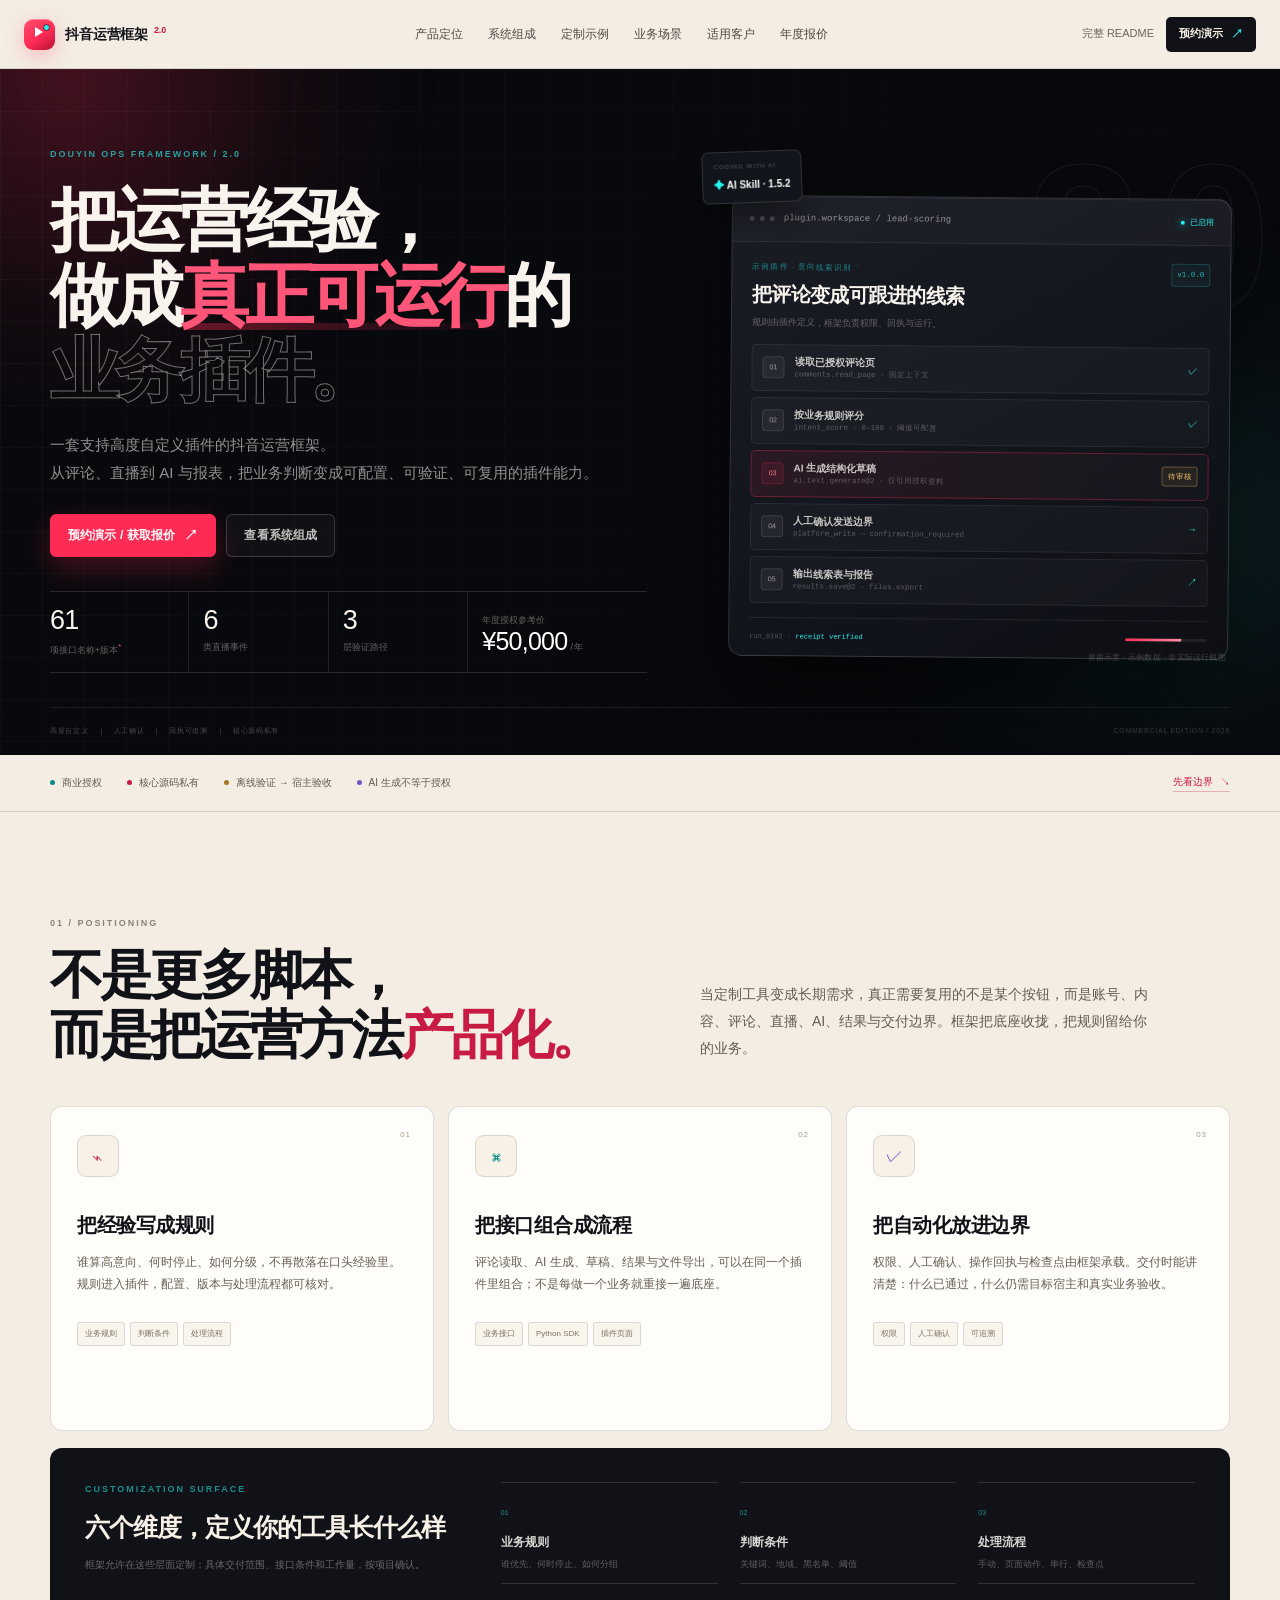
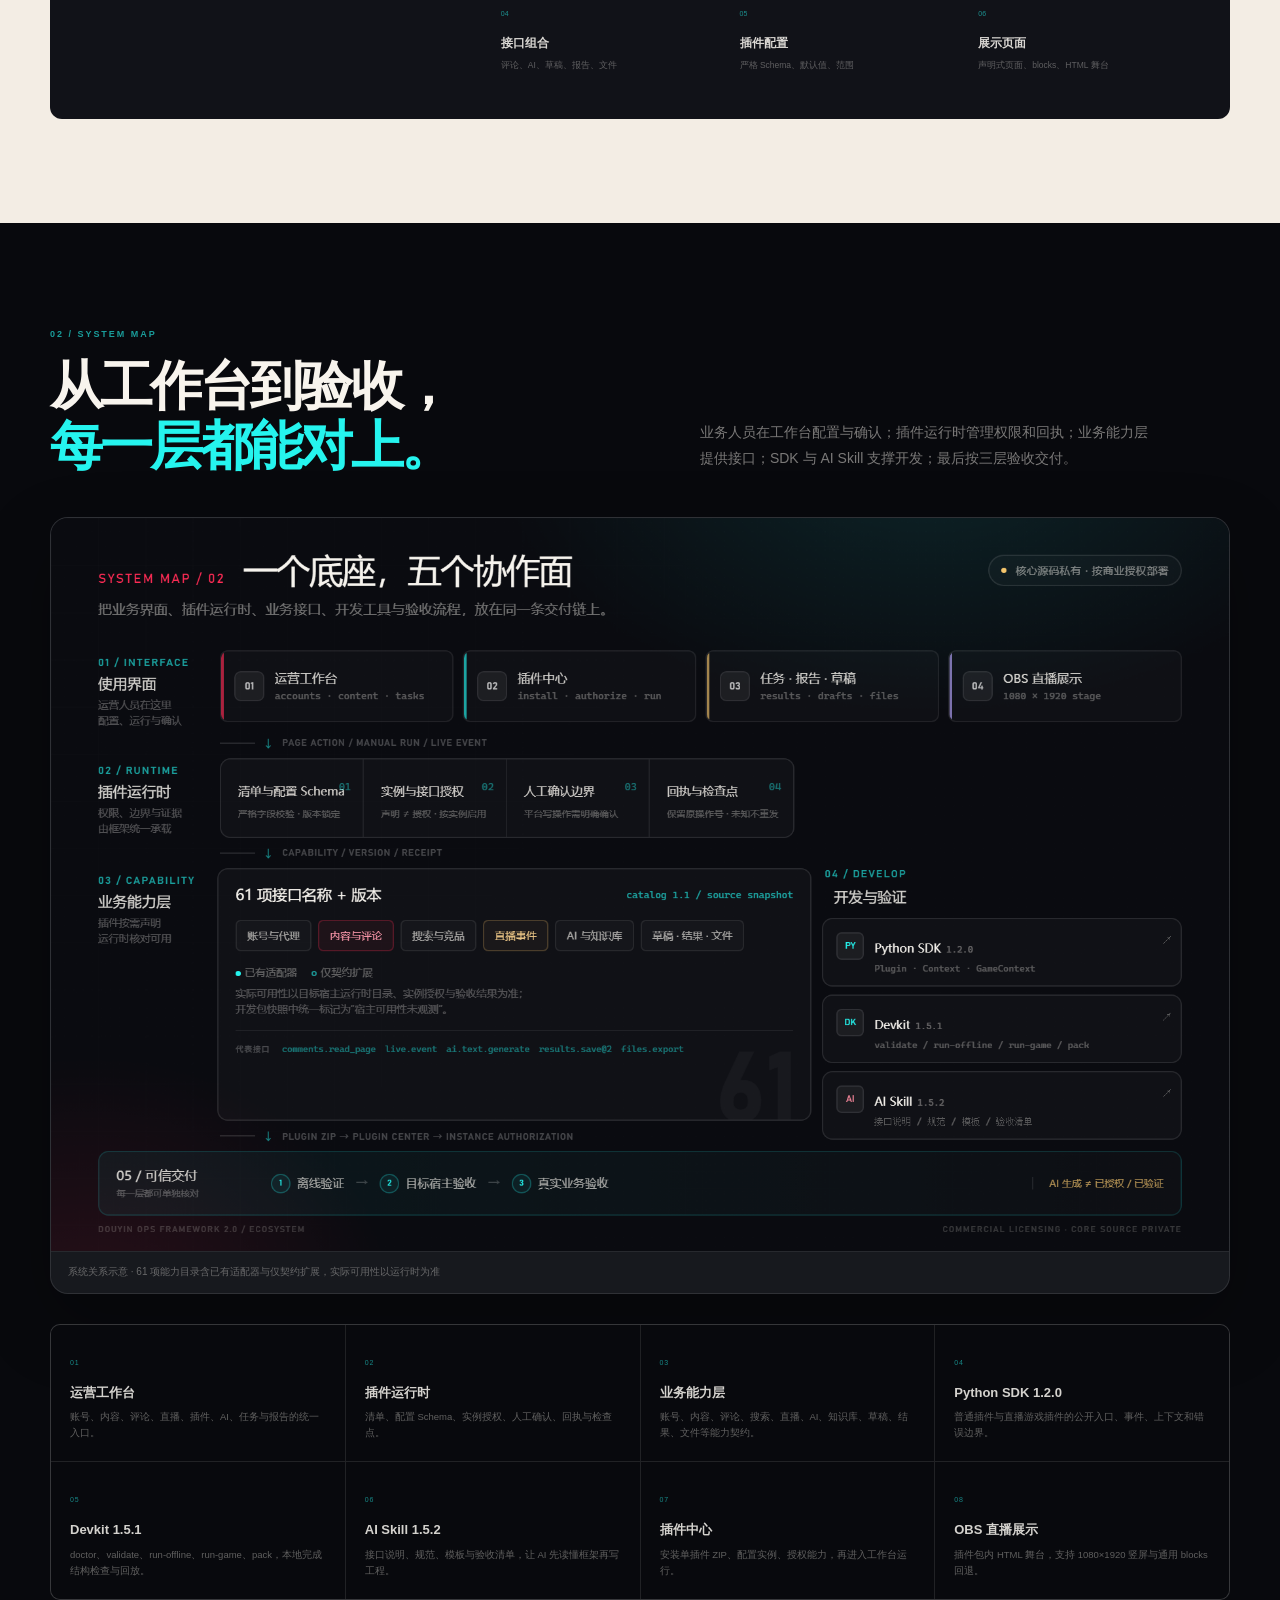
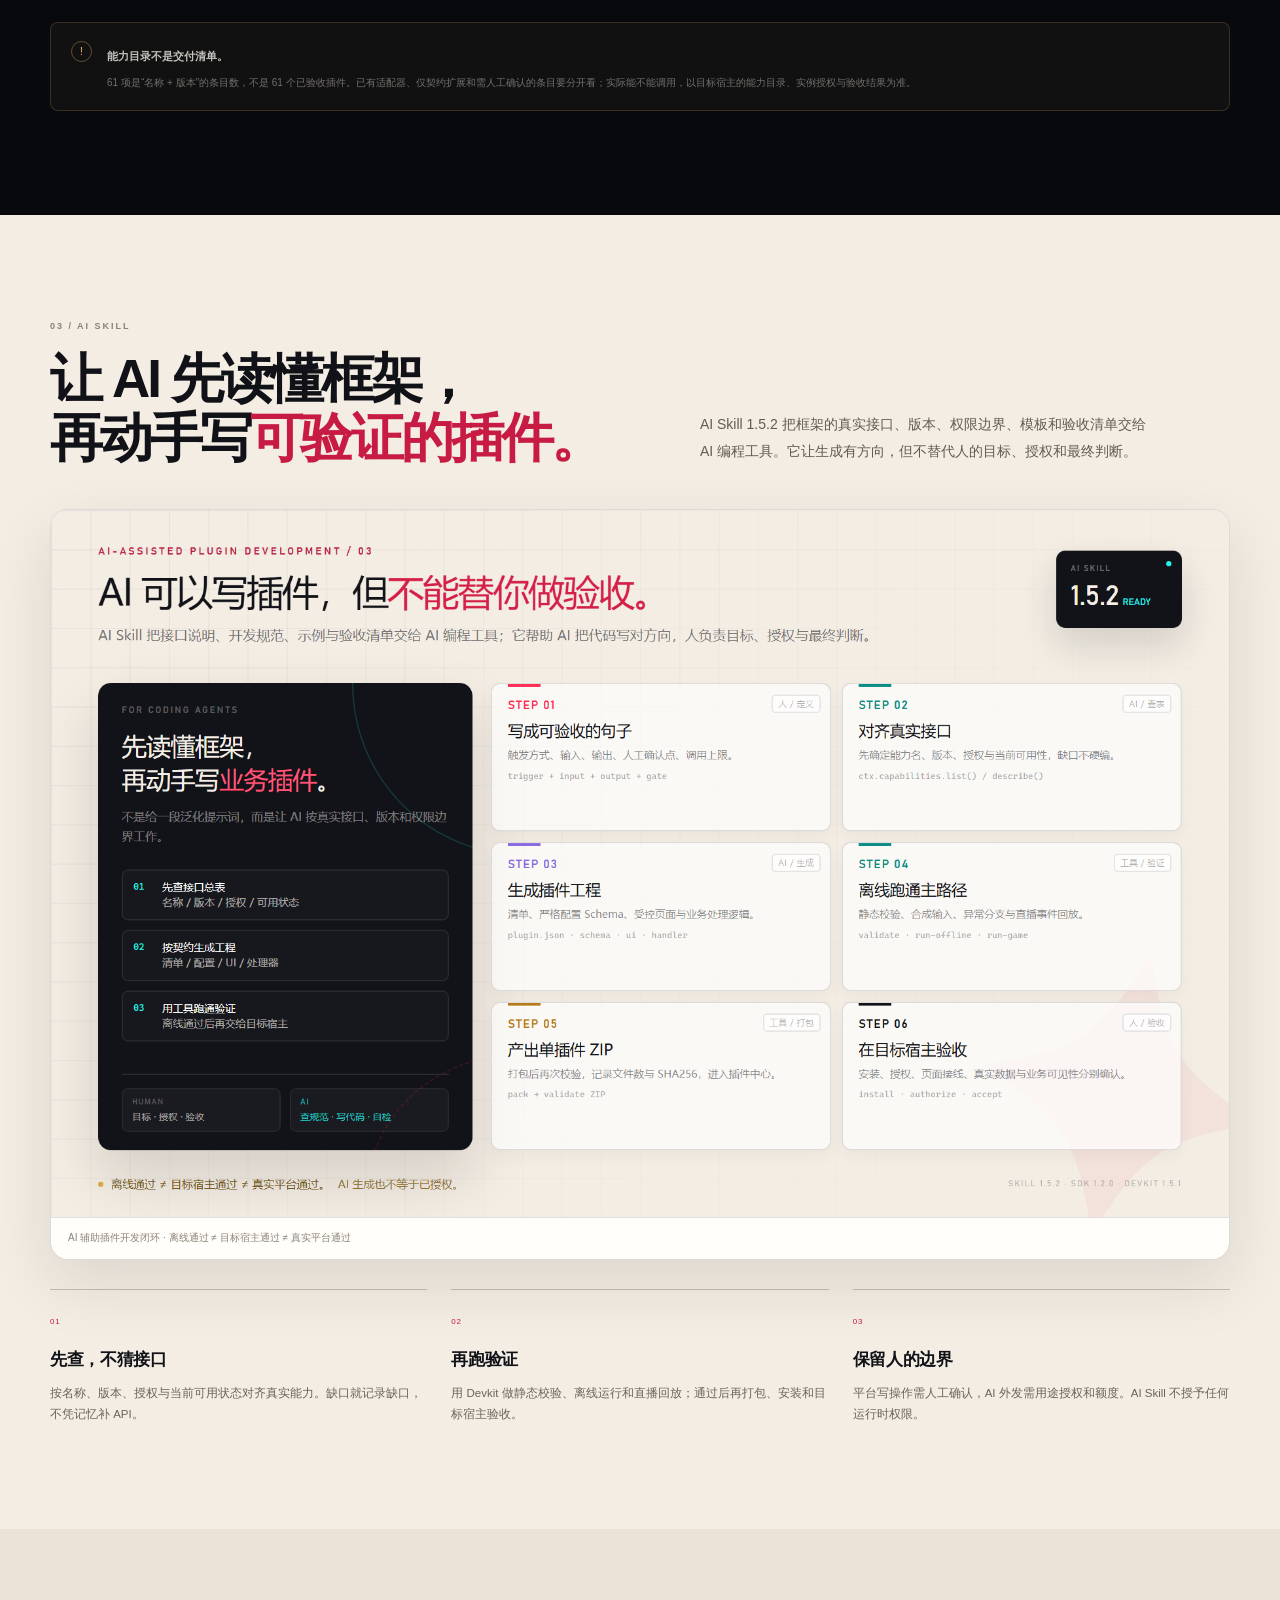
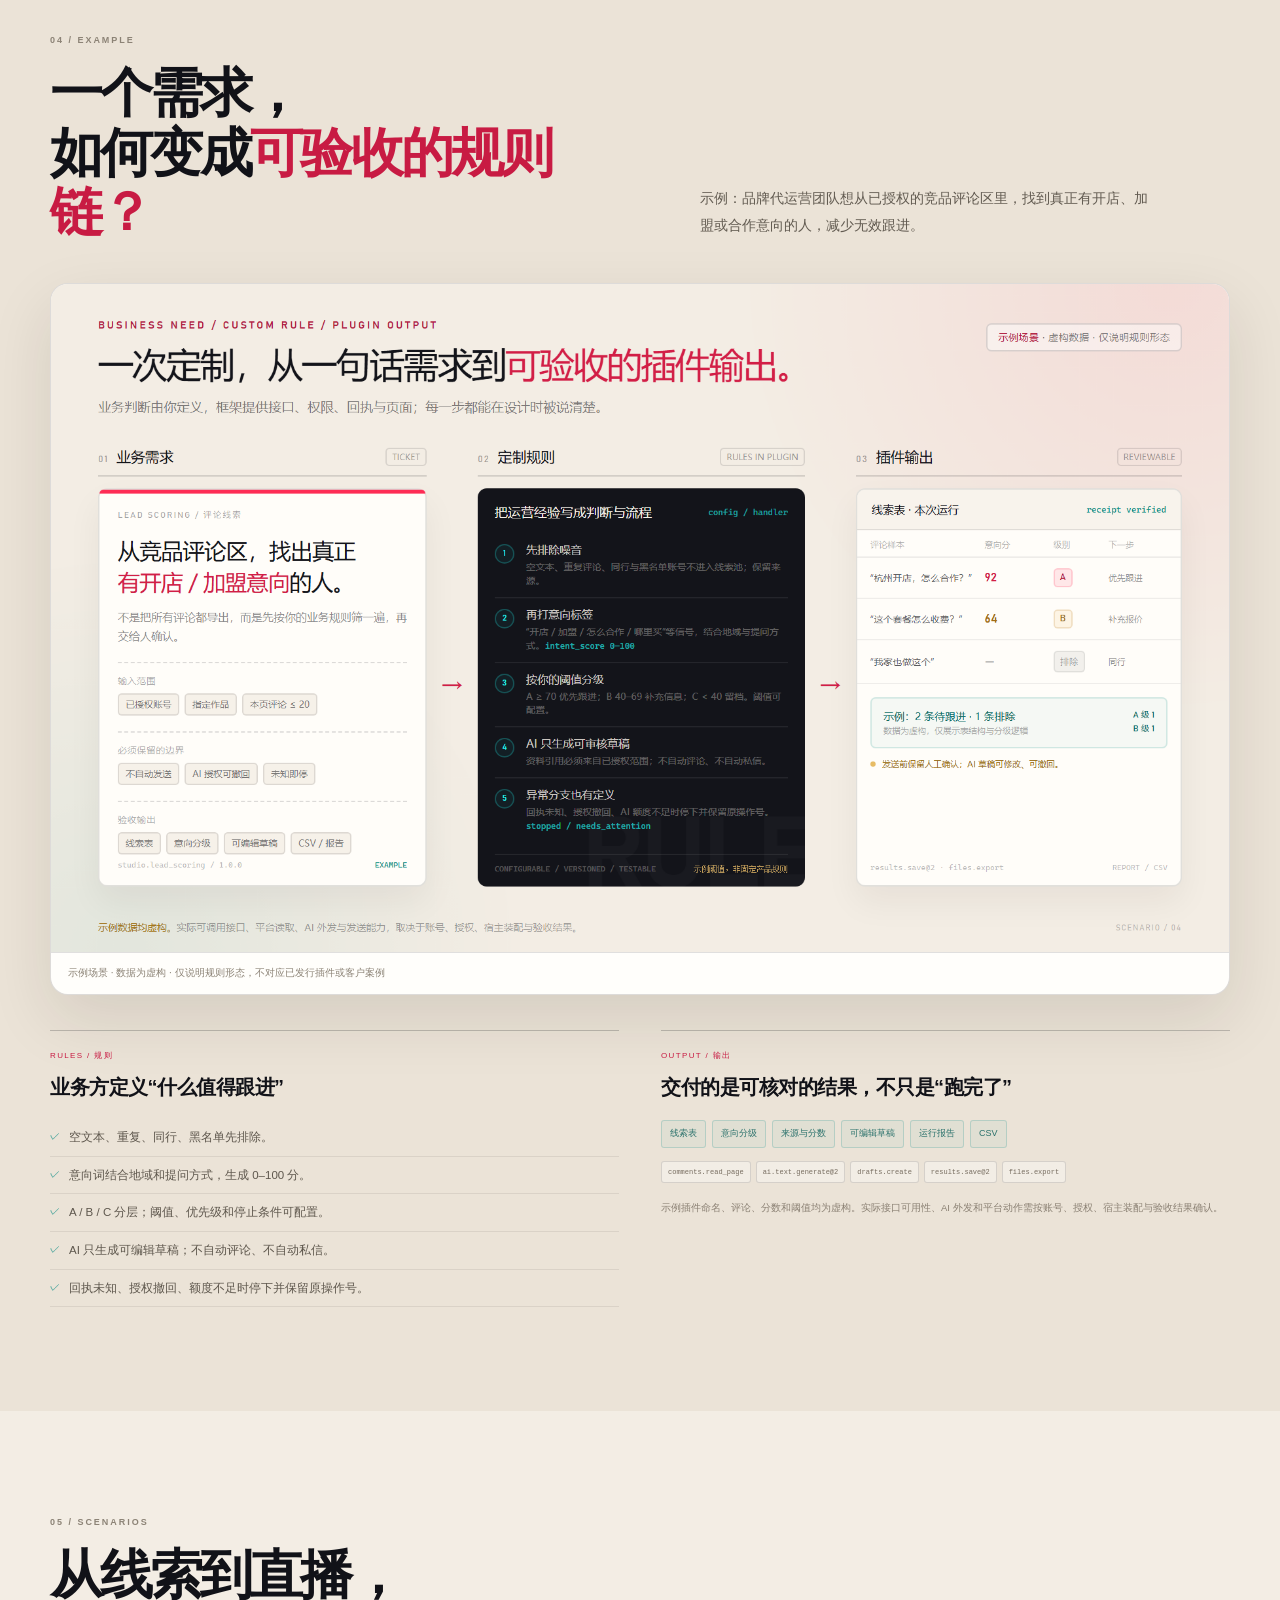
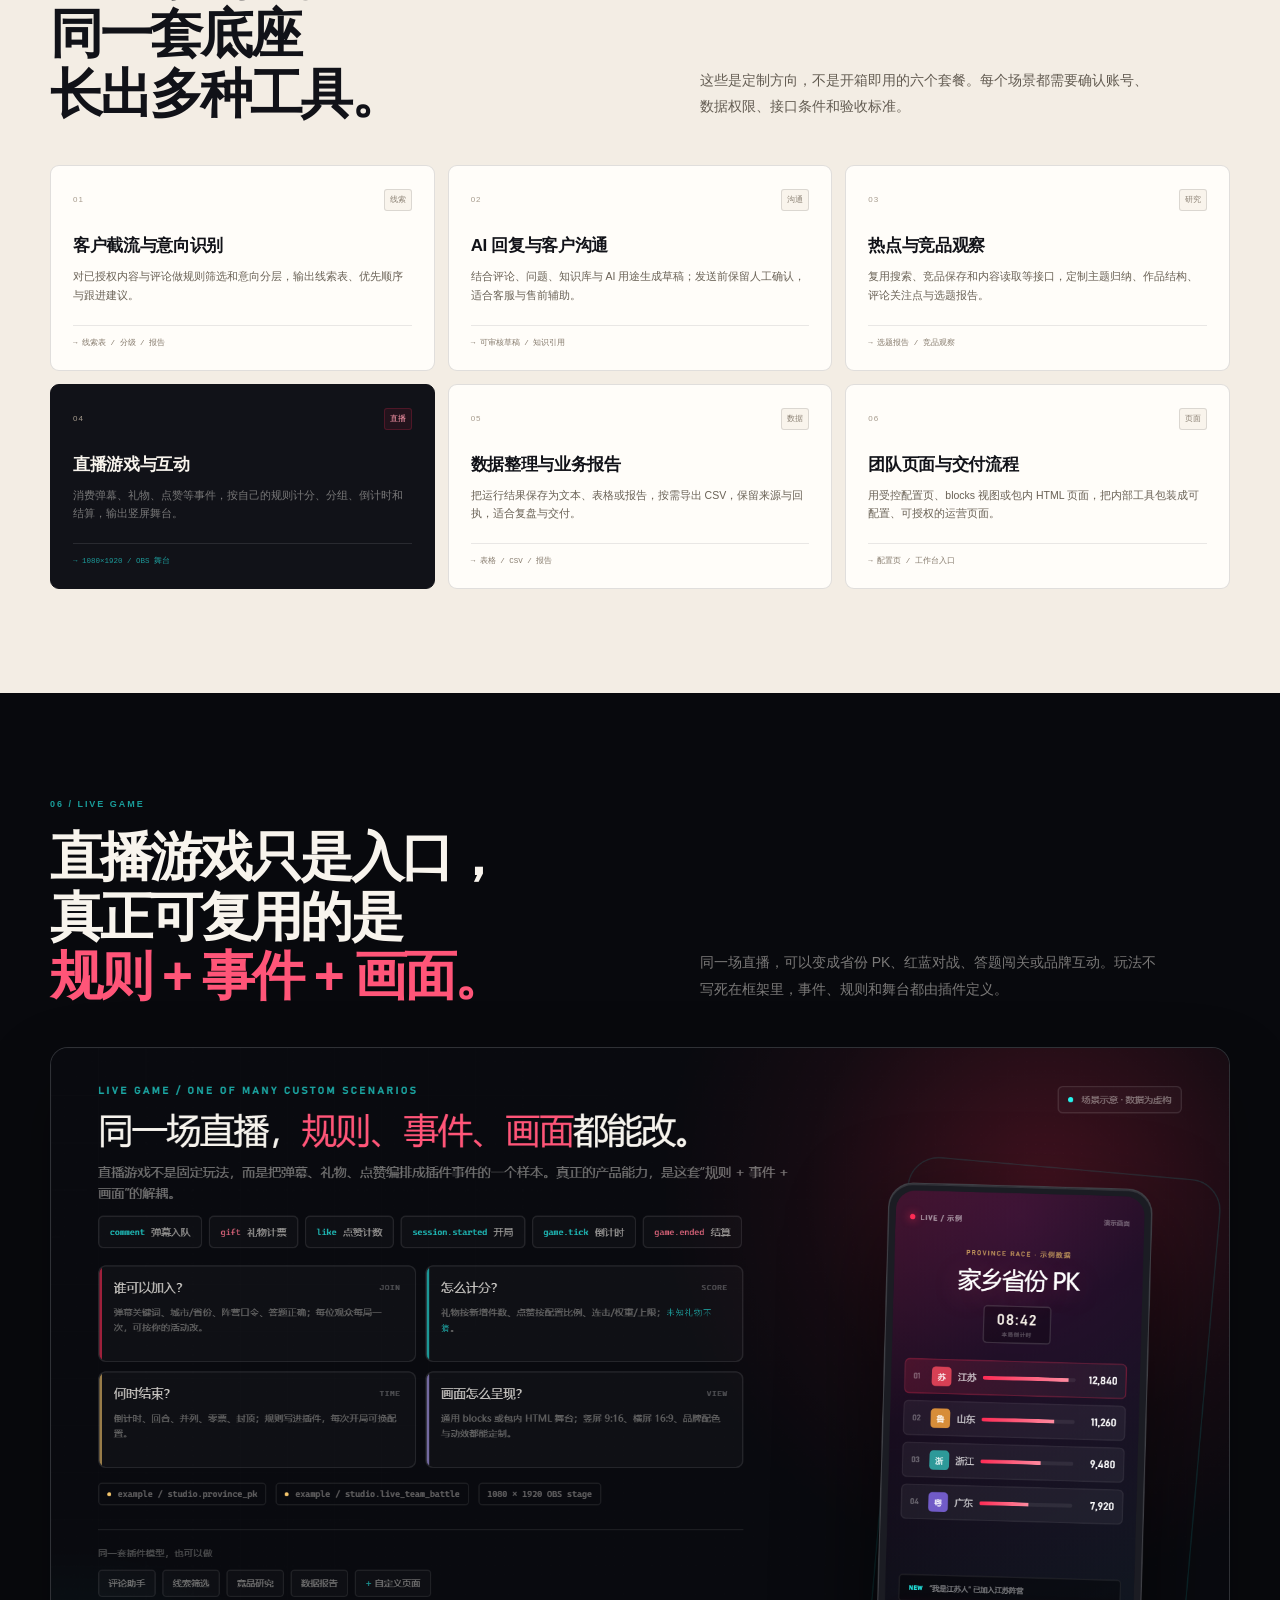
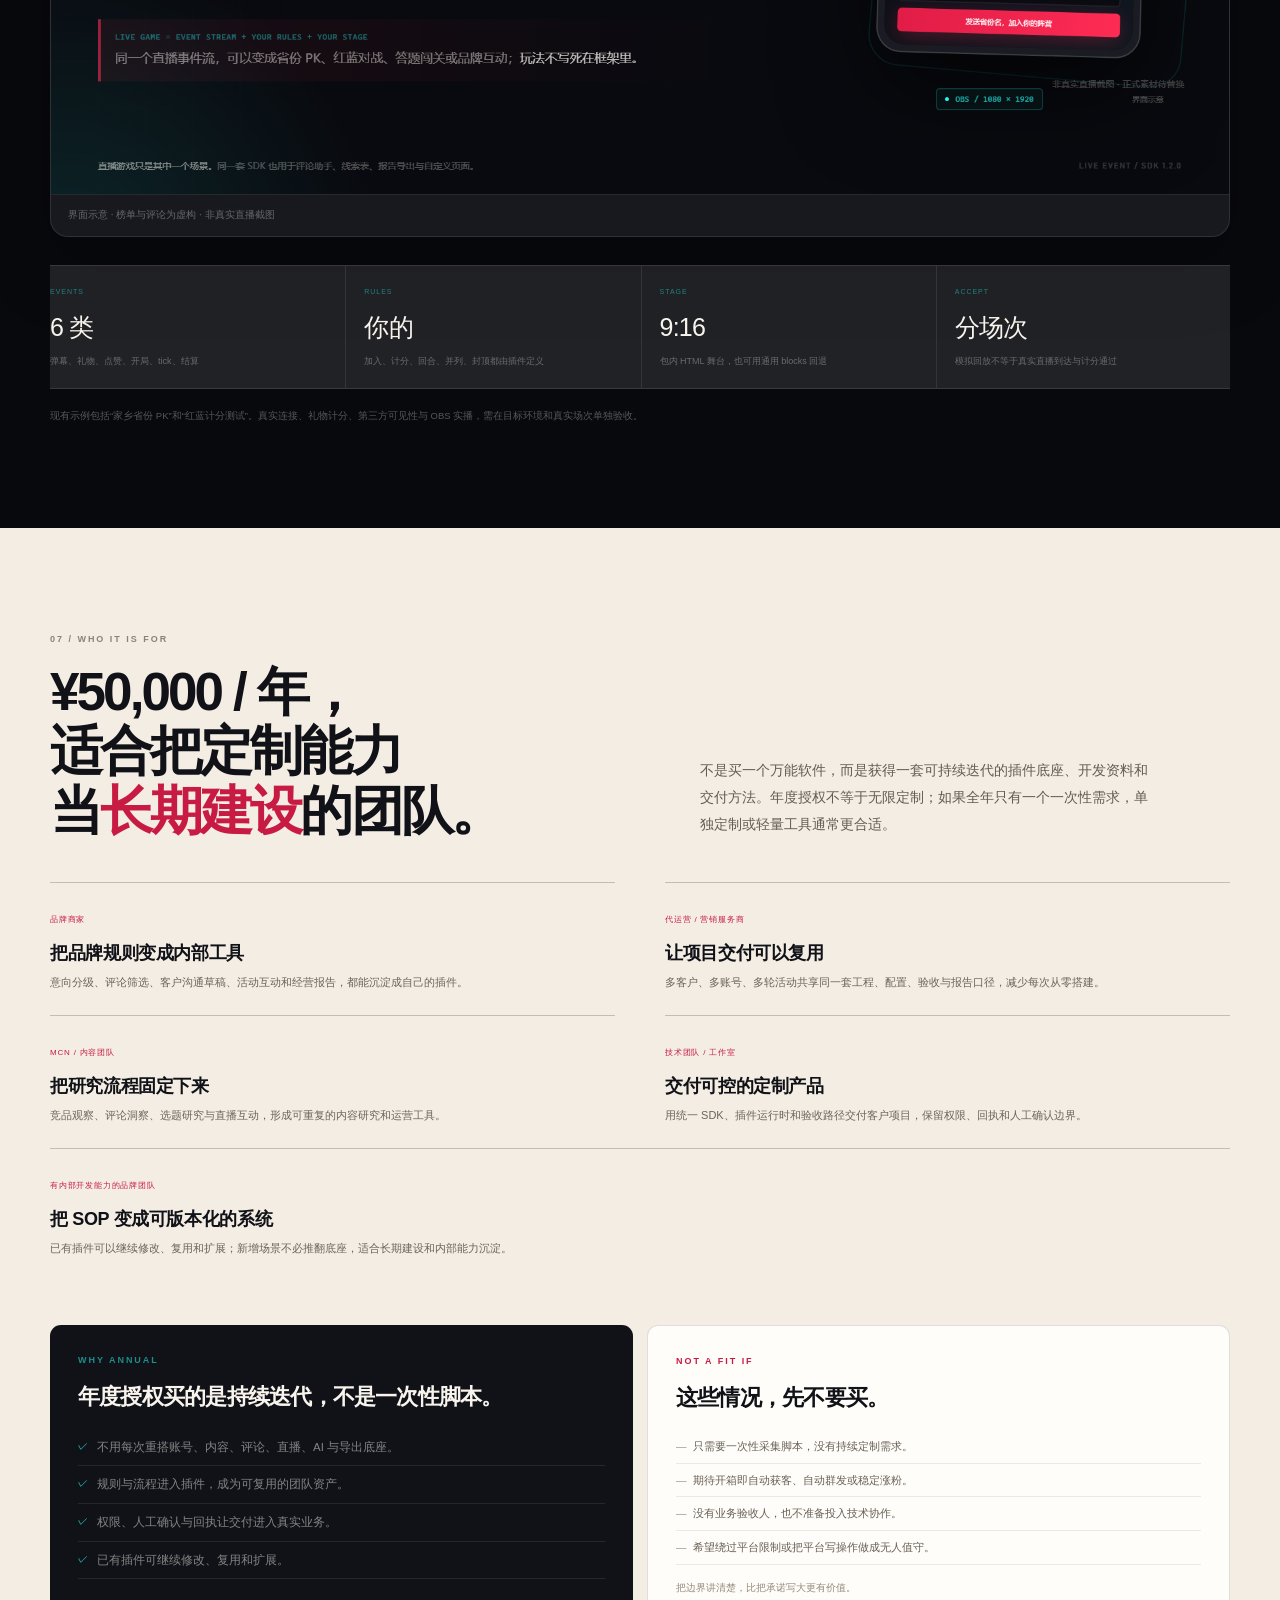
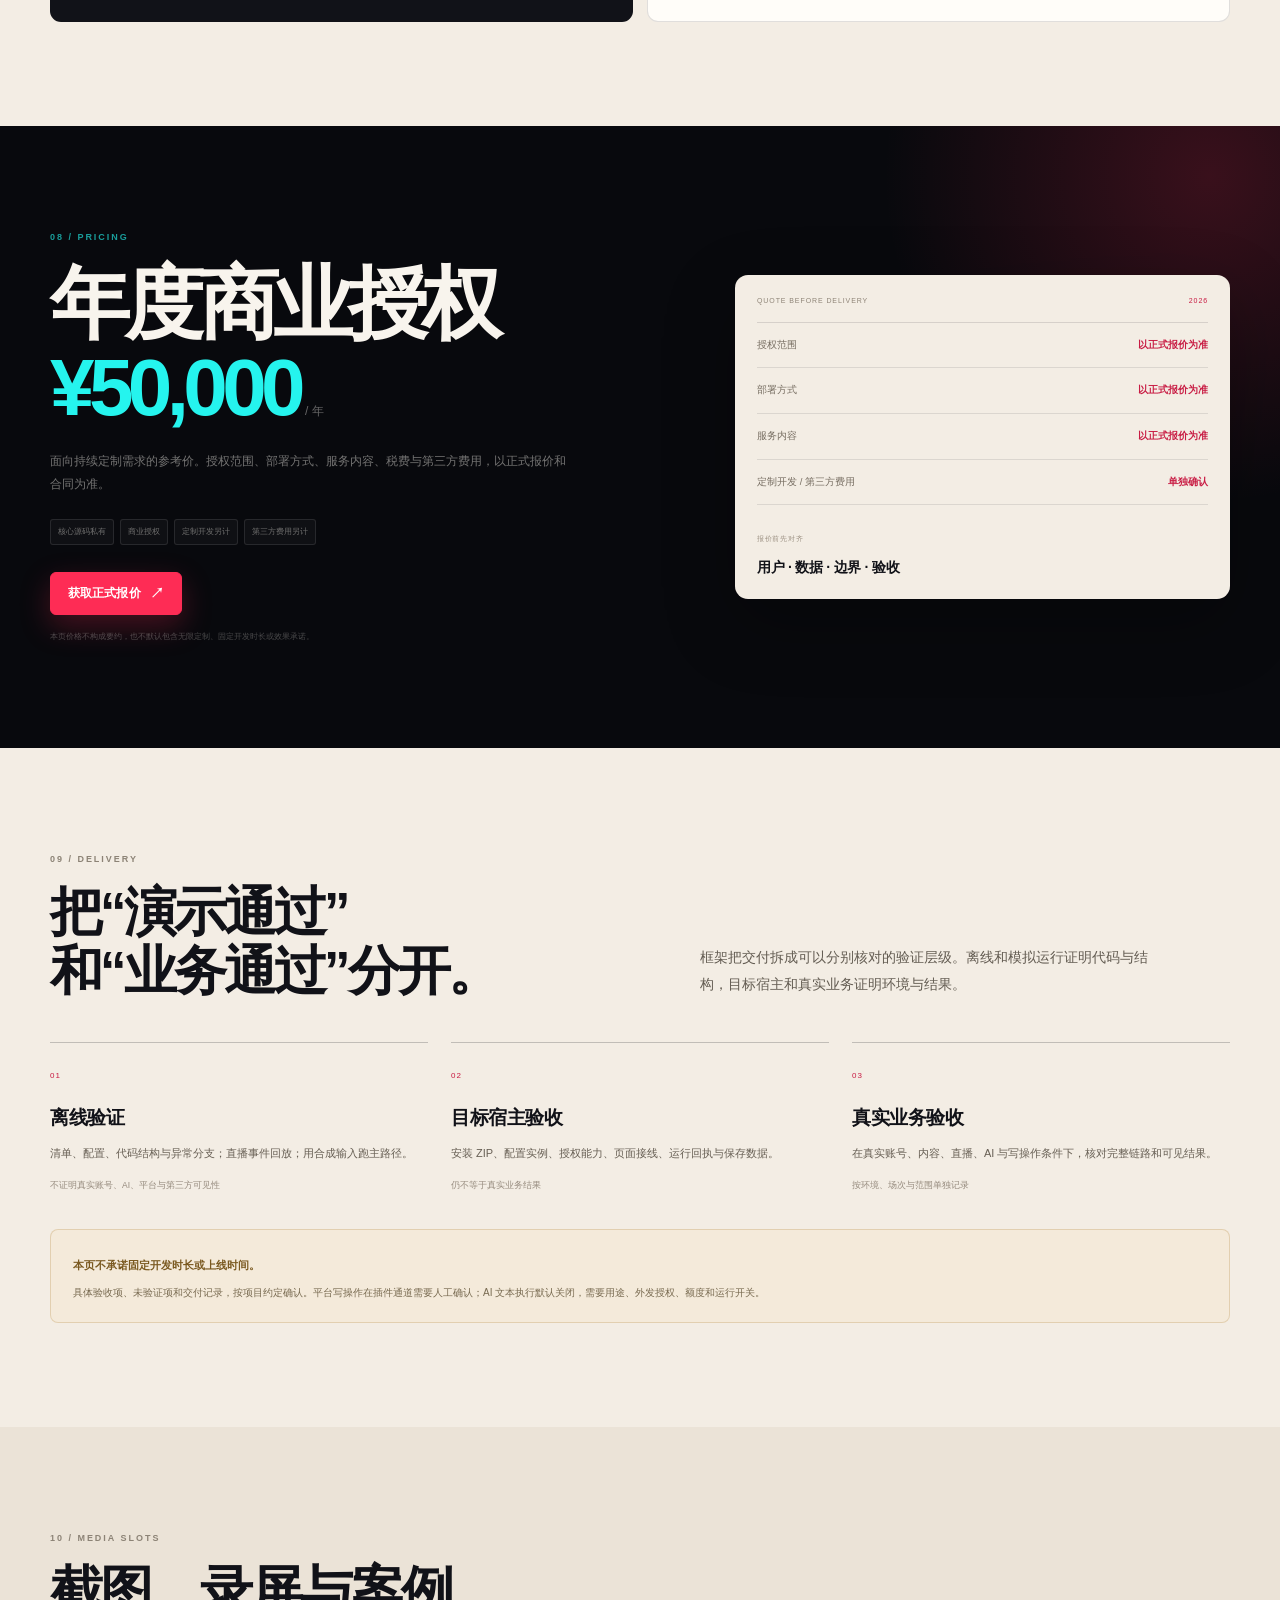
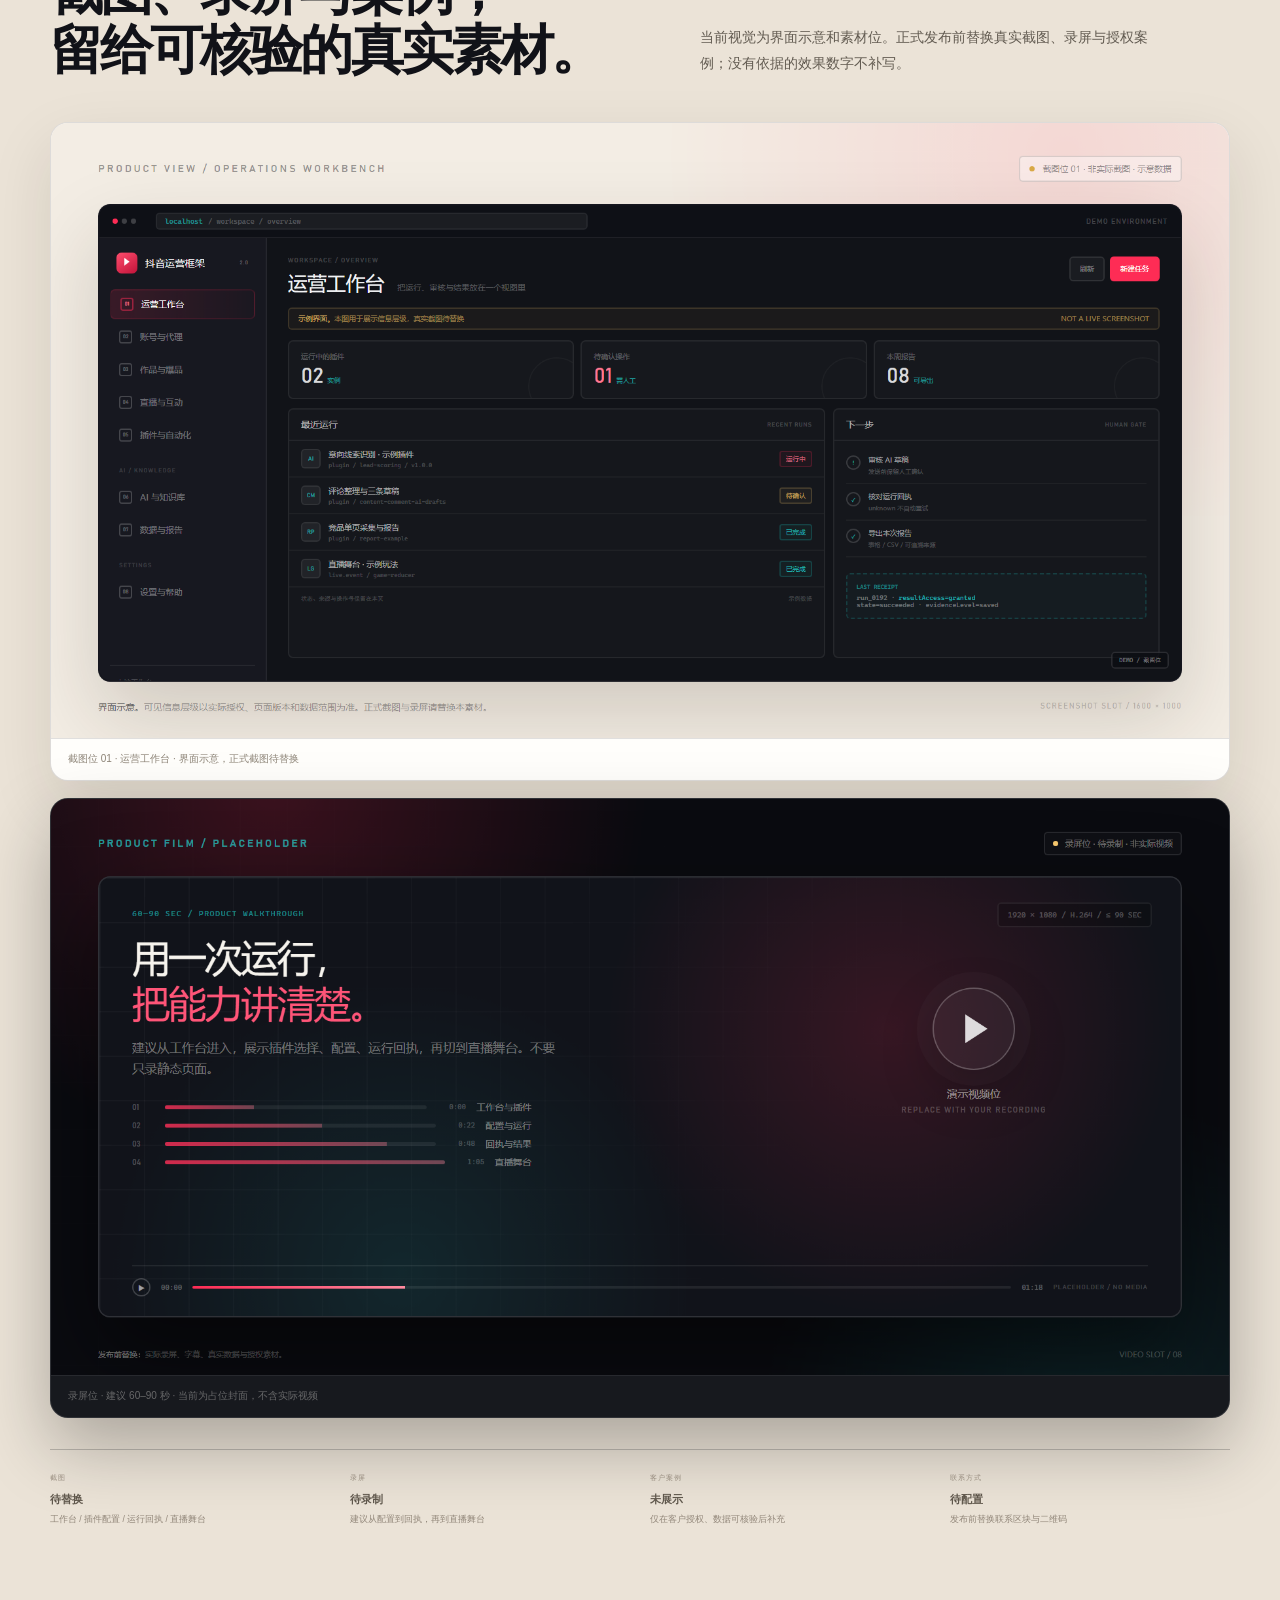
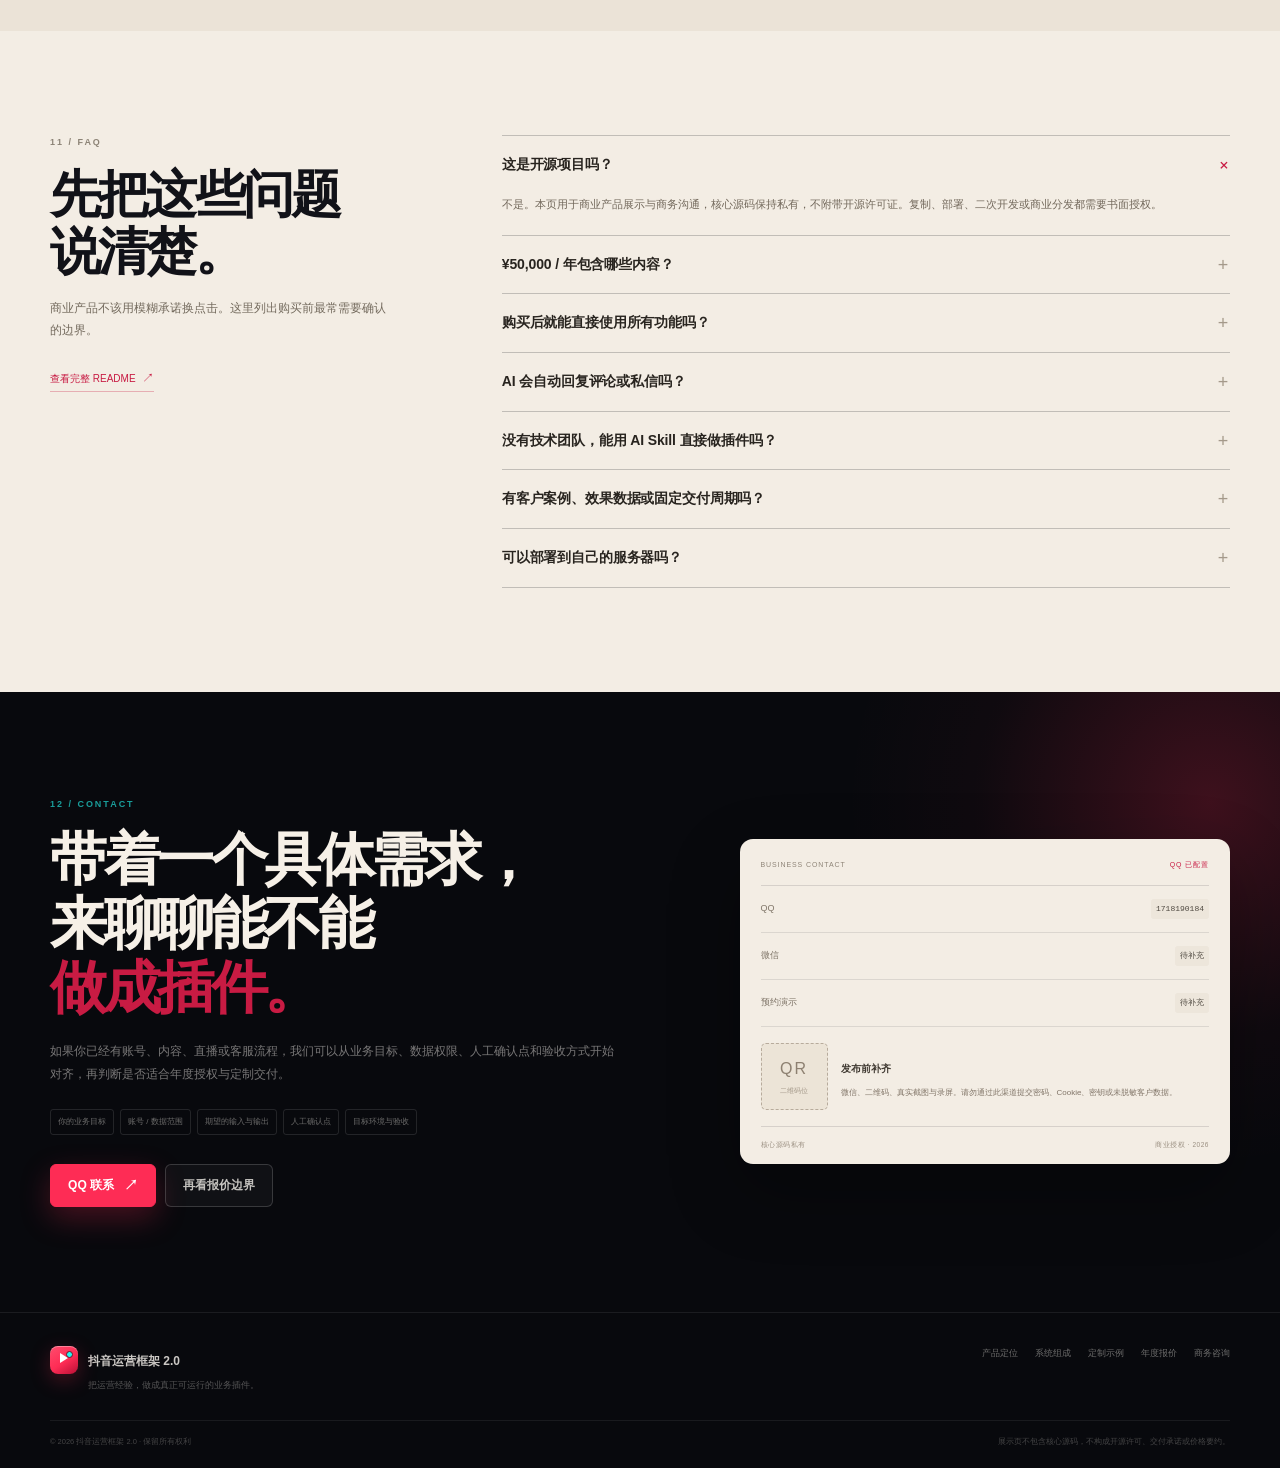
==== preview/index.html @ c5e11a4f "chore: add Douyin Ops Framework 2.0 showcase" ====
<!doctype html>
<html lang="zh-CN">
<head>
<meta charset="utf-8">
<meta name="viewport" content="width=device-width, initial-scale=1">
<meta name="description" content="抖音运营框架 2.0：支持高度自定义插件、丰富业务接口、Python SDK 与 AI Skill 的抖音运营框架。商业授权，核心源码私有，年度参考价 ¥50,000。">
<meta property="og:title" content="抖音运营框架 2.0 · 把运营经验做成业务插件">
<meta property="og:description" content="高度自定义插件 · 丰富业务接口 · Python SDK · AI Skill。商业授权，核心源码私有。">
<meta property="og:image" content="../assets/og-cover.png">
<title>抖音运营框架 2.0 · 把运营经验做成业务插件</title>
<link rel="icon" href="../assets/favicon.svg" type="image/svg+xml">
<link rel="stylesheet" href="styles.css">
</head>
<body>
<a class="skip-link" href="#main">跳到主要内容</a>

<header class="site-header" id="top">
  <div class="nav-shell">
    <a class="brand" href="#top" aria-label="抖音运营框架 2.0 首页">
      <span class="brand-mark" aria-hidden="true"></span>
      <span class="brand-word">抖音运营框架 <b>2.0</b></span>
    </a>
    <nav class="site-nav" id="site-nav" aria-label="主导航">
      <a href="#positioning">产品定位</a>
      <a href="#system">系统组成</a>
      <a href="#example">定制示例</a>
      <a href="#scenarios">业务场景</a>
      <a href="#customers">适用客户</a>
      <a href="#pricing">年度报价</a>
    </nav>
    <div class="nav-actions">
      <a class="nav-ghost" href="../README.md">完整 README</a>
      <a class="nav-cta" href="#contact">预约演示 <span>↗</span></a>
      <button class="menu-toggle" type="button" aria-controls="site-nav" aria-expanded="false" aria-label="打开导航">
        <span></span><span></span>
      </button>
    </div>
  </div>
</header>

<main id="main">
  <section class="hero" aria-labelledby="hero-title">
    <div class="hero-glow hero-glow-a" aria-hidden="true"></div>
    <div class="hero-glow hero-glow-b" aria-hidden="true"></div>
    <div class="hero-grid page-shell">
      <div class="hero-copy">
        <div class="eyebrow light">DOUYIN OPS FRAMEWORK / 2.0</div>
        <h1 id="hero-title">把运营经验，<br>做成<span class="underline">真正可运行</span>的<br><span class="outline">业务插件。</span></h1>
        <p class="hero-lead">一套支持高度自定义插件的抖音运营框架。<br>从评论、直播到 AI 与报表，把业务判断变成可配置、可验证、可复用的插件能力。</p>
        <div class="hero-actions">
          <a class="btn btn-primary" href="#contact">预约演示 / 获取报价 <span>↗</span></a>
          <a class="btn btn-dark-ghost" href="#system">查看系统组成</a>
        </div>
        <div class="hero-kpis">
          <div><b>61</b><span>项接口名称+版本<sup>*</sup></span></div>
          <div><b>6</b><span>类直播事件</span></div>
          <div><b>3</b><span>层验证路径</span></div>
          <div class="hero-price"><span>年度授权参考价</span><b>¥50,000<small>/ 年</small></b></div>
        </div>
      </div>

      <div class="hero-visual" aria-label="插件工作台界面示意">
        <div class="big-20" aria-hidden="true">2.0</div>
        <div class="orbit" aria-hidden="true"></div>
        <div class="console-card">
          <div class="console-top">
            <span class="win-dots" aria-hidden="true"><i></i><i></i><i></i></span>
            <code>plugin.workspace / lead-scoring</code>
            <span class="console-status">已启用</span>
          </div>
          <div class="console-body">
            <div class="console-heading">
              <div>
                <span class="console-kicker">示例插件 · 意向线索识别</span>
                <h2>把评论变成可跟进的线索</h2>
              </div>
              <span class="version">v1.0.0</span>
            </div>
            <p class="console-note">规则由插件定义，框架负责权限、回执与运行。</p>
            <div class="flow-list">
              <div class="flow-item done"><span class="flow-no">01</span><span><b>读取已授权评论页</b><small>comments.read_page · 固定上下文</small></span><em>✓</em></div>
              <div class="flow-item done"><span class="flow-no">02</span><span><b>按业务规则评分</b><small>intent_score · 0–100 · 阈值可配置</small></span><em>✓</em></div>
              <div class="flow-item active"><span class="flow-no">03</span><span><b>AI 生成结构化草稿</b><small>ai.text.generate@2 · 仅引用授权资料</small></span><i class="wait">待审核</i></div>
              <div class="flow-item"><span class="flow-no">04</span><span><b>人工确认发送边界</b><small>platform_write → confirmation_required</small></span><em>→</em></div>
              <div class="flow-item"><span class="flow-no">05</span><span><b>输出线索表与报告</b><small>results.save@2 · files.export</small></span><em>↗</em></div>
            </div>
          </div>
          <div class="console-foot"><span>run_0192 · <b>receipt verified</b></span><span class="mini-progress"><i></i></span></div>
        </div>
        <div class="ai-float"><span>CODING WITH AI</span><b>✦ AI Skill · 1.5.2</b></div>
        <div class="visual-caption">界面示意 · 示例数据 · 非实际运行截图</div>
      </div>
    </div>
    <div class="hero-bottom page-shell">
      <span>高度自定义</span><i></i><span>人工确认</span><i></i><span>回执可追溯</span><i></i><span>核心源码私有</span>
      <span class="hero-bottom-right">COMMERCIAL EDITION / 2026</span>
    </div>
  </section>

  <div class="trust-strip">
    <div class="page-shell trust-inner">
      <span><i class="dot mint"></i>商业授权</span>
      <span><i class="dot pink"></i>核心源码私有</span>
      <span><i class="dot amber"></i>离线验证 → 宿主验收</span>
      <span><i class="dot lavender"></i>AI 生成不等于授权</span>
      <a href="#faq">先看边界 <span>↘</span></a>
    </div>
  </div>

  <section class="section" id="positioning">
    <div class="page-shell">
      <div class="section-head split-head">
        <div>
          <div class="eyebrow">01 / POSITIONING</div>
          <h2>不是更多脚本，<br>而是把运营方法<span class="pink">产品化。</span></h2>
        </div>
        <p class="section-lead">当定制工具变成长期需求，真正需要复用的不是某个按钮，而是账号、内容、评论、直播、AI、结果与交付边界。框架把底座收拢，把规则留给你的业务。</p>
      </div>

      <div class="value-grid">
        <article class="value-card">
          <span class="card-index">01</span>
          <div class="card-icon icon-rule" aria-hidden="true">⌁</div>
          <h3>把经验写成规则</h3>
          <p>谁算高意向、何时停止、如何分级，不再散落在口头经验里。规则进入插件，配置、版本与处理流程都可核对。</p>
          <div class="card-tags"><span>业务规则</span><span>判断条件</span><span>处理流程</span></div>
        </article>
        <article class="value-card">
          <span class="card-index">02</span>
          <div class="card-icon icon-interface" aria-hidden="true">⌘</div>
          <h3>把接口组合成流程</h3>
          <p>评论读取、AI 生成、草稿、结果与文件导出，可以在同一个插件里组合；不是每做一个业务就重接一遍底座。</p>
          <div class="card-tags"><span>业务接口</span><span>Python SDK</span><span>插件页面</span></div>
        </article>
        <article class="value-card">
          <span class="card-index">03</span>
          <div class="card-icon icon-check" aria-hidden="true">✓</div>
          <h3>把自动化放进边界</h3>
          <p>权限、人工确认、操作回执与检查点由框架承载。交付时能讲清楚：什么已通过，什么仍需目标宿主和真实业务验收。</p>
          <div class="card-tags"><span>权限</span><span>人工确认</span><span>可追溯</span></div>
        </article>
      </div>

      <div class="customization-band">
        <div class="band-title">
          <div class="eyebrow">CUSTOMIZATION SURFACE</div>
          <h3>六个维度，定义你的工具长什么样</h3>
          <p>框架允许在这些层面定制；具体交付范围、接口条件和工作量，按项目确认。</p>
        </div>
        <div class="custom-grid">
          <div><span>01</span><b>业务规则</b><small>谁优先、何时停止、如何分组</small></div>
          <div><span>02</span><b>判断条件</b><small>关键词、地域、黑名单、阈值</small></div>
          <div><span>03</span><b>处理流程</b><small>手动、页面动作、串行、检查点</small></div>
          <div><span>04</span><b>接口组合</b><small>评论、AI、草稿、报告、文件</small></div>
          <div><span>05</span><b>插件配置</b><small>严格 Schema、默认值、范围</small></div>
          <div><span>06</span><b>展示页面</b><small>声明式页面、blocks、HTML 舞台</small></div>
        </div>
      </div>
    </div>
  </section>

  <section class="section section-dark" id="system">
    <div class="page-shell">
      <div class="section-head split-head">
        <div>
          <div class="eyebrow light">02 / SYSTEM MAP</div>
          <h2>从工作台到验收，<br><span class="mint">每一层都能对上。</span></h2>
        </div>
        <p class="section-lead">业务人员在工作台配置与确认；插件运行时管理权限和回执；业务能力层提供接口；SDK 与 AI Skill 支撑开发；最后按三层验收交付。</p>
      </div>

      <figure class="image-frame dark-frame">
        <a class="image-link" href="../assets/system-map.png" target="_blank" rel="noopener" aria-label="查看完整的系统关系图">
          <img src="../assets/system-map.png" alt="系统关系图：使用界面、插件运行时、业务能力层、开发与验证、可信交付五个协作面" loading="lazy">
        </a>
        <figcaption>系统关系示意 · 61 项能力目录含已有适配器与仅契约扩展，实际可用性以运行时为准</figcaption>
      </figure>

      <div class="component-grid">
        <article><span>01</span><h3>运营工作台</h3><p>账号、内容、评论、直播、插件、AI、任务与报告的统一入口。</p></article>
        <article><span>02</span><h3>插件运行时</h3><p>清单、配置 Schema、实例授权、人工确认、回执与检查点。</p></article>
        <article><span>03</span><h3>业务能力层</h3><p>账号、内容、评论、搜索、直播、AI、知识库、草稿、结果、文件等能力契约。</p></article>
        <article><span>04</span><h3>Python SDK 1.2.0</h3><p>普通插件与直播游戏插件的公开入口、事件、上下文和错误边界。</p></article>
        <article><span>05</span><h3>Devkit 1.5.1</h3><p>doctor、validate、run-offline、run-game、pack，本地完成结构检查与回放。</p></article>
        <article><span>06</span><h3>AI Skill 1.5.2</h3><p>接口说明、规范、模板与验收清单，让 AI 先读懂框架再写工程。</p></article>
        <article><span>07</span><h3>插件中心</h3><p>安装单插件 ZIP、配置实例、授权能力，再进入工作台运行。</p></article>
        <article><span>08</span><h3>OBS 直播展示</h3><p>插件包内 HTML 舞台，支持 1080×1920 竖屏与通用 blocks 回退。</p></article>
      </div>

      <div class="boundary-note">
        <div class="bn-icon">!</div>
        <div>
          <b>能力目录不是交付清单。</b>
          <p>61 项是“名称 + 版本”的条目数，不是 61 个已验收插件。已有适配器、仅契约扩展和需人工确认的条目要分开看；实际能不能调用，以目标宿主的能力目录、实例授权与验收结果为准。</p>
        </div>
      </div>
    </div>
  </section>

  <section class="section" id="ai">
    <div class="page-shell">
      <div class="section-head split-head">
        <div>
          <div class="eyebrow">03 / AI SKILL</div>
          <h2>让 AI 先读懂框架，<br>再动手写<span class="pink">可验证的插件。</span></h2>
        </div>
        <p class="section-lead">AI Skill 1.5.2 把框架的真实接口、版本、权限边界、模板和验收清单交给 AI 编程工具。它让生成有方向，但不替代人的目标、授权和最终判断。</p>
      </div>

      <figure class="image-frame cream-frame">
        <a class="image-link" href="../assets/ai-loop.png" target="_blank" rel="noopener" aria-label="查看完整的 AI 辅助插件开发闭环图">
          <img src="../assets/ai-loop.png" alt="AI Skill 插件开发闭环：需求、接口、工程、离线验证、打包、目标宿主验收" loading="lazy">
        </a>
        <figcaption>AI 辅助插件开发闭环 · 离线通过 ≠ 目标宿主通过 ≠ 真实平台通过</figcaption>
      </figure>

      <div class="three-steps">
        <article><span>01</span><h3>先查，不猜接口</h3><p>按名称、版本、授权与当前可用状态对齐真实能力。缺口就记录缺口，不凭记忆补 API。</p></article>
        <article><span>02</span><h3>再跑验证</h3><p>用 Devkit 做静态校验、离线运行和直播回放；通过后再打包、安装和目标宿主验收。</p></article>
        <article><span>03</span><h3>保留人的边界</h3><p>平台写操作需人工确认，AI 外发需用途授权和额度。AI Skill 不授予任何运行时权限。</p></article>
      </div>
    </div>
  </section>

  <section class="section section-soft" id="example">
    <div class="page-shell">
      <div class="section-head split-head">
        <div>
          <div class="eyebrow">04 / EXAMPLE</div>
          <h2>一个需求，<br>如何变成<span class="pink">可验收的规则链？</span></h2>
        </div>
        <p class="section-lead">示例：品牌代运营团队想从已授权的竞品评论区里，找到真正有开店、加盟或合作意向的人，减少无效跟进。</p>
      </div>

      <figure class="image-frame cream-frame">
        <a class="image-link" href="../assets/example-workflow.png" target="_blank" rel="noopener" aria-label="查看完整的业务需求到插件输出示例图">
          <img src="../assets/example-workflow.png" alt="业务需求、定制规则、插件输出三栏示例：评论线索评分、AI 草稿、线索表与 CSV" loading="lazy">
        </a>
        <figcaption>示例场景 · 数据为虚构 · 仅说明规则形态，不对应已发行插件或客户案例</figcaption>
      </figure>

      <div class="example-grid">
        <div class="example-col">
          <div class="mini-label">RULES / 规则</div>
          <h3>业务方定义“什么值得跟进”</h3>
          <ul class="check-list">
            <li>空文本、重复、同行、黑名单先排除。</li>
            <li>意向词结合地域和提问方式，生成 0–100 分。</li>
            <li>A / B / C 分层；阈值、优先级和停止条件可配置。</li>
            <li>AI 只生成可编辑草稿；不自动评论、不自动私信。</li>
            <li>回执未知、授权撤回、额度不足时停下并保留原操作号。</li>
          </ul>
        </div>
        <div class="example-col">
          <div class="mini-label">OUTPUT / 输出</div>
          <h3>交付的是可核对的结果，不只是“跑完了”</h3>
          <div class="output-tags">
            <span>线索表</span><span>意向分级</span><span>来源与分数</span><span>可编辑草稿</span><span>运行报告</span><span>CSV</span>
          </div>
          <div class="interface-chips">
            <code>comments.read_page</code>
            <code>ai.text.generate@2</code>
            <code>drafts.create</code>
            <code>results.save@2</code>
            <code>files.export</code>
          </div>
          <p class="fine">示例插件命名、评论、分数和阈值均为虚构。实际接口可用性、AI 外发和平台动作需按账号、授权、宿主装配与验收结果确认。</p>
        </div>
      </div>
    </div>
  </section>

  <section class="section" id="scenarios">
    <div class="page-shell">
      <div class="section-head split-head">
        <div>
          <div class="eyebrow">05 / SCENARIOS</div>
          <h2>从线索到直播，<br>同一套底座<br>长出多种工具。</h2>
        </div>
        <p class="section-lead">这些是定制方向，不是开箱即用的六个套餐。每个场景都需要确认账号、数据权限、接口条件和验收标准。</p>
      </div>

      <div class="scenario-grid">
        <article class="scenario-card">
          <div class="scenario-top"><span>01</span><i>线索</i></div>
          <h3>客户截流与意向识别</h3>
          <p>对已授权内容与评论做规则筛选和意向分层，输出线索表、优先顺序与跟进建议。</p>
          <div class="scenario-result">→ 线索表 / 分级 / 报告</div>
        </article>
        <article class="scenario-card">
          <div class="scenario-top"><span>02</span><i>沟通</i></div>
          <h3>AI 回复与客户沟通</h3>
          <p>结合评论、问题、知识库与 AI 用途生成草稿；发送前保留人工确认，适合客服与售前辅助。</p>
          <div class="scenario-result">→ 可审核草稿 / 知识引用</div>
        </article>
        <article class="scenario-card">
          <div class="scenario-top"><span>03</span><i>研究</i></div>
          <h3>热点与竞品观察</h3>
          <p>复用搜索、竞品保存和内容读取等接口，定制主题归纳、作品结构、评论关注点与选题报告。</p>
          <div class="scenario-result">→ 选题报告 / 竞品观察</div>
        </article>
        <article class="scenario-card feature">
          <div class="scenario-top"><span>04</span><i>直播</i></div>
          <h3>直播游戏与互动</h3>
          <p>消费弹幕、礼物、点赞等事件，按自己的规则计分、分组、倒计时和结算，输出竖屏舞台。</p>
          <div class="scenario-result">→ 1080×1920 / OBS 舞台</div>
        </article>
        <article class="scenario-card">
          <div class="scenario-top"><span>05</span><i>数据</i></div>
          <h3>数据整理与业务报告</h3>
          <p>把运行结果保存为文本、表格或报告，按需导出 CSV，保留来源与回执，适合复盘与交付。</p>
          <div class="scenario-result">→ 表格 / CSV / 报告</div>
        </article>
        <article class="scenario-card">
          <div class="scenario-top"><span>06</span><i>页面</i></div>
          <h3>团队页面与交付流程</h3>
          <p>用受控配置页、blocks 视图或包内 HTML 页面，把内部工具包装成可配置、可授权的运营页面。</p>
          <div class="scenario-result">→ 配置页 / 工作台入口</div>
        </article>
      </div>
    </div>
  </section>

  <section class="section section-dark live-section" id="live">
    <div class="page-shell">
      <div class="section-head split-head">
        <div>
          <div class="eyebrow light">06 / LIVE GAME</div>
          <h2>直播游戏只是入口，<br>真正可复用的是<br><span class="pink">规则 + 事件 + 画面。</span></h2>
        </div>
        <p class="section-lead">同一场直播，可以变成省份 PK、红蓝对战、答题闯关或品牌互动。玩法不写死在框架里，事件、规则和舞台都由插件定义。</p>
      </div>

      <figure class="image-frame dark-frame">
        <a class="image-link" href="../assets/live-game.png" target="_blank" rel="noopener" aria-label="查看完整的直播游戏定制示意图">
          <img src="../assets/live-game.png" alt="直播游戏示意：弹幕、礼物、点赞事件进入规则引擎，输出 9:16 家乡省份 PK 舞台" loading="lazy">
        </a>
        <figcaption>界面示意 · 榜单与评论为虚构 · 非真实直播截图</figcaption>
      </figure>

      <div class="live-facts">
        <div><span>EVENTS</span><b>6 类</b><p>弹幕、礼物、点赞、开局、tick、结算</p></div>
        <div><span>RULES</span><b>你的</b><p>加入、计分、回合、并列、封顶都由插件定义</p></div>
        <div><span>STAGE</span><b>9:16</b><p>包内 HTML 舞台，也可用通用 blocks 回退</p></div>
        <div><span>ACCEPT</span><b>分场次</b><p>模拟回放不等于真实直播到达与计分通过</p></div>
      </div>
      <p class="dark-fine">现有示例包括“家乡省份 PK”和“红蓝计分测试”。真实连接、礼物计分、第三方可见性与 OBS 实播，需在目标环境和真实场次单独验收。</p>
    </div>
  </section>

  <section class="section" id="customers">
    <div class="page-shell">
      <div class="section-head split-head">
        <div>
          <div class="eyebrow">07 / WHO IT IS FOR</div>
          <h2>¥50,000 / 年，<br>适合把定制能力<br>当<span class="pink">长期建设</span>的团队。</h2>
        </div>
        <p class="section-lead">不是买一个万能软件，而是获得一套可持续迭代的插件底座、开发资料和交付方法。年度授权不等于无限定制；如果全年只有一个一次性需求，单独定制或轻量工具通常更合适。</p>
      </div>

      <div class="customer-grid">
        <article><span>品牌商家</span><h3>把品牌规则变成内部工具</h3><p>意向分级、评论筛选、客户沟通草稿、活动互动和经营报告，都能沉淀成自己的插件。</p></article>
        <article><span>代运营 / 营销服务商</span><h3>让项目交付可以复用</h3><p>多客户、多账号、多轮活动共享同一套工程、配置、验收与报告口径，减少每次从零搭建。</p></article>
        <article><span>MCN / 内容团队</span><h3>把研究流程固定下来</h3><p>竞品观察、评论洞察、选题研究与直播互动，形成可重复的内容研究和运营工具。</p></article>
        <article><span>技术团队 / 工作室</span><h3>交付可控的定制产品</h3><p>用统一 SDK、插件运行时和验收路径交付客户项目，保留权限、回执和人工确认边界。</p></article>
        <article class="wide"><span>有内部开发能力的品牌团队</span><h3>把 SOP 变成可版本化的系统</h3><p>已有插件可以继续修改、复用和扩展；新增场景不必推翻底座，适合长期建设和内部能力沉淀。</p></article>
      </div>

      <div class="value-split">
        <div class="value-panel dark-panel">
          <div class="eyebrow light">WHY ANNUAL</div>
          <h3>年度授权买的是持续迭代，不是一次性脚本。</h3>
          <ul class="check-list light-list">
            <li>不用每次重搭账号、内容、评论、直播、AI 与导出底座。</li>
            <li>规则与流程进入插件，成为可复用的团队资产。</li>
            <li>权限、人工确认与回执让交付进入真实业务。</li>
            <li>已有插件可继续修改、复用和扩展。</li>
          </ul>
        </div>
        <div class="value-panel paper-panel">
          <div class="eyebrow">NOT A FIT IF</div>
          <h3>这些情况，先不要买。</h3>
          <ul class="plain-list">
            <li>只需要一次性采集脚本，没有持续定制需求。</li>
            <li>期待开箱即自动获客、自动群发或稳定涨粉。</li>
            <li>没有业务验收人，也不准备投入技术协作。</li>
            <li>希望绕过平台限制或把平台写操作做成无人值守。</li>
          </ul>
          <p class="fine">把边界讲清楚，比把承诺写大更有价值。</p>
        </div>
      </div>
    </div>
  </section>

  <section class="section section-dark pricing-section" id="pricing">
    <div class="page-shell">
      <div class="pricing-grid">
        <div class="pricing-copy">
          <div class="eyebrow light">08 / PRICING</div>
          <h2>年度商业授权<br><span class="mint">¥50,000</span><small>/ 年</small></h2>
          <p>面向持续定制需求的参考价。授权范围、部署方式、服务内容、税费与第三方费用，以正式报价和合同为准。</p>
          <div class="pricing-chips">
            <span>核心源码私有</span><span>商业授权</span><span>定制开发另计</span><span>第三方费用另计</span>
          </div>
          <a class="btn btn-primary" href="#contact">获取正式报价 <span>↗</span></a>
          <p class="pricing-note">本页价格不构成要约，也不默认包含无限定制、固定开发时长或效果承诺。</p>
        </div>
        <div class="pricing-card">
          <div class="pricing-card-head"><span>QUOTE BEFORE DELIVERY</span><i>2026</i></div>
          <div class="pricing-row"><span>授权范围</span><b>以正式报价为准</b></div>
          <div class="pricing-row"><span>部署方式</span><b>以正式报价为准</b></div>
          <div class="pricing-row"><span>服务内容</span><b>以正式报价为准</b></div>
          <div class="pricing-row"><span>定制开发 / 第三方费用</span><b>单独确认</b></div>
          <div class="pricing-card-foot">
            <span>报价前先对齐</span>
            <p>用户 · 数据 · 边界 · 验收</p>
          </div>
        </div>
      </div>
    </div>
  </section>

  <section class="section" id="delivery">
    <div class="page-shell">
      <div class="section-head split-head">
        <div>
          <div class="eyebrow">09 / DELIVERY</div>
          <h2>把“演示通过”<br>和“业务通过”分开。</h2>
        </div>
        <p class="section-lead">框架把交付拆成可以分别核对的验证层级。离线和模拟运行证明代码与结构，目标宿主和真实业务证明环境与结果。</p>
      </div>
      <div class="delivery-grid">
        <article><span>01</span><h3>离线验证</h3><p>清单、配置、代码结构与异常分支；直播事件回放；用合成输入跑主路径。</p><small>不证明真实账号、AI、平台与第三方可见性</small></article>
        <article><span>02</span><h3>目标宿主验收</h3><p>安装 ZIP、配置实例、授权能力、页面接线、运行回执与保存数据。</p><small>仍不等于真实业务结果</small></article>
        <article><span>03</span><h3>真实业务验收</h3><p>在真实账号、内容、直播、AI 与写操作条件下，核对完整链路和可见结果。</p><small>按环境、场次与范围单独记录</small></article>
      </div>
      <div class="delivery-note">
        <b>本页不承诺固定开发时长或上线时间。</b>
        <p>具体验收项、未验证项和交付记录，按项目约定确认。平台写操作在插件通道需要人工确认；AI 文本执行默认关闭，需要用途、外发授权、额度和运行开关。</p>
      </div>
    </div>
  </section>

  <section class="section section-soft" id="media">
    <div class="page-shell">
      <div class="section-head split-head">
        <div>
          <div class="eyebrow">10 / MEDIA SLOTS</div>
          <h2>截图、录屏与案例，<br>留给可核验的真实素材。</h2>
        </div>
        <p class="section-lead">当前视觉为界面示意和素材位。正式发布前替换真实截图、录屏与授权案例；没有依据的效果数字不补写。</p>
      </div>

      <figure class="image-frame cream-frame media-figure">
        <a class="image-link" href="../assets/workbench-placeholder.png" target="_blank" rel="noopener" aria-label="查看完整的工作台界面示意图">
          <img src="../assets/workbench-placeholder.png" alt="运营工作台界面示意与截图位，非实际运行截图" loading="lazy">
        </a>
        <figcaption>截图位 01 · 运营工作台 · 界面示意，正式截图待替换</figcaption>
      </figure>

      <figure class="image-frame dark-frame media-figure">
        <a class="image-link" href="../assets/video-placeholder.png" target="_blank" rel="noopener" aria-label="查看完整的演示视频占位封面">
          <img src="../assets/video-placeholder.png" alt="产品演示视频占位封面，待录制实际运行演示" loading="lazy">
        </a>
        <figcaption>录屏位 · 建议 60–90 秒 · 当前为占位封面，不含实际视频</figcaption>
      </figure>

      <div class="media-status">
        <div><span>截图</span><b>待替换</b><small>工作台 / 插件配置 / 运行回执 / 直播舞台</small></div>
        <div><span>录屏</span><b>待录制</b><small>建议从配置到回执，再到直播舞台</small></div>
        <div><span>客户案例</span><b>未展示</b><small>仅在客户授权、数据可核验后补充</small></div>
        <div><span>联系方式</span><b>待配置</b><small>发布前替换联系区块与二维码</small></div>
      </div>
    </div>
  </section>

  <section class="section" id="faq">
    <div class="page-shell faq-shell">
      <div class="faq-intro">
        <div class="eyebrow">11 / FAQ</div>
        <h2>先把这些问题<br>说清楚。</h2>
        <p>商业产品不该用模糊承诺换点击。这里列出购买前最常需要确认的边界。</p>
        <a class="text-link" href="../README.md">查看完整 README <span>↗</span></a>
      </div>
      <div class="faq-list">
        <details open>
          <summary>这是开源项目吗？</summary>
          <p>不是。本页用于商业产品展示与商务沟通，核心源码保持私有，不附带开源许可证。复制、部署、二次开发或商业分发都需要书面授权。</p>
        </details>
        <details>
          <summary>¥50,000 / 年包含哪些内容？</summary>
          <p>这是年度商业授权参考价，不是固定套餐或无限定制。授权范围、部署方式、服务内容、定制开发、税费与第三方费用，以正式报价和合同为准。</p>
        </details>
        <details>
          <summary>购买后就能直接使用所有功能吗？</summary>
          <p>不能这样理解。框架提供底座、接口、开发工具和示例，业务通常还需要按账号、数据权限、页面和验收标准定制插件；真实平台读取、AI 调用和写操作需单独开启与验收。</p>
        </details>
        <details>
          <summary>AI 会自动回复评论或私信吗？</summary>
          <p>AI 生成的是可审核草稿，不替代人工确认。平台写操作在插件通道需要人工确认，AI 文本执行默认关闭并按用途授权。它不是绕过平台限制的自动群发工具。</p>
        </details>
        <details>
          <summary>没有技术团队，能用 AI Skill 直接做插件吗？</summary>
          <p>AI Skill 能降低查接口、写工程、跑验证的门槛，但仍需要有人定义目标、确认授权、审核代码并完成目标环境验收。更现实的组合是运营负责人和技术/服务商协作。</p>
        </details>
        <details>
          <summary>有客户案例、效果数据或固定交付周期吗？</summary>
          <p>本页不展示未经授权的案例、效果数字、固定开发时长或服务承诺。需要材料时，可在取得客户许可并提供可核验依据后沟通；当前能核验的是版本、能力边界和开发包中的机制。</p>
        </details>
        <details>
          <summary>可以部署到自己的服务器吗？</summary>
          <p>部署方式需要结合环境、授权范围和安全要求评估，以正式报价与交付方案为准。本页不默认承诺任意部署形态。</p>
        </details>
      </div>
    </div>
  </section>

  <section class="contact-section" id="contact">
    <div class="contact-glow" aria-hidden="true"></div>
    <div class="page-shell contact-grid">
      <div class="contact-copy">
        <div class="eyebrow light">12 / CONTACT</div>
        <h2>带着一个具体需求，<br>来聊聊能不能<br><span class="pink">做成插件。</span></h2>
        <p>如果你已经有账号、内容、直播或客服流程，我们可以从业务目标、数据权限、人工确认点和验收方式开始对齐，再判断是否适合年度授权与定制交付。</p>
        <div class="contact-prompts">
          <span>你的业务目标</span>
          <span>账号 / 数据范围</span>
          <span>期望的输入与输出</span>
          <span>人工确认点</span>
          <span>目标环境与验收</span>
        </div>
        <div class="contact-actions">
          <a class="btn btn-primary" href="https://wpa.qq.com/msgrd?v=3&uin=1718190184&site=qq&menu=yes" target="_blank" rel="noopener">QQ 联系 <span>↗</span></a>
          <a class="btn btn-dark-ghost" href="#pricing">再看报价边界</a>
        </div>
      </div>
      <aside class="contact-card">
        <div class="contact-card-head"><span>BUSINESS CONTACT</span><i>QQ 已配置</i></div>
        <div class="contact-line"><span>QQ</span><code>1718190184</code></div>
        <div class="contact-line"><span>微信</span><code>待补充</code></div>
        <div class="contact-line"><span>预约演示</span><code>待补充</code></div>
        <div class="qr-row">
          <div class="qr-box"><span>QR</span><small>二维码位</small></div>
          <div><b>发布前补齐</b><p>微信、二维码、真实截图与录屏。请勿通过此渠道提交密码、Cookie、密钥或未脱敏客户数据。</p></div>
        </div>
        <div class="contact-card-foot"><span>核心源码私有</span><span>商业授权 · 2026</span></div>
      </aside>
    </div>
  </section>

  <footer class="site-footer">
    <div class="page-shell footer-grid">
      <div class="footer-brand"><span class="brand-mark small" aria-hidden="true"></span><div><b>抖音运营框架 2.0</b><p>把运营经验，做成真正可运行的业务插件。</p></div></div>
      <div class="footer-links"><a href="#positioning">产品定位</a><a href="#system">系统组成</a><a href="#example">定制示例</a><a href="#pricing">年度报价</a><a href="#contact">商务咨询</a></div>
    </div>
    <div class="page-shell footer-legal">
      <span>© 2026 抖音运营框架 2.0 · 保留所有权利</span>
      <span>展示页不包含核心源码，不构成开源许可、交付承诺或价格要约。</span>
    </div>
  </footer>
</main>

<button class="back-top" type="button" aria-label="回到顶部">↑</button>
<script src="app.js"></script>
</body>
</html>
---- preview/styles.css ----
:root {
  --paper: #f3ede4;
  --paper-2: #ebe3d7;
  --paper-3: #fffdf9;
  --ink: #111218;
  --ink-2: #1a1c23;
  --muted: #70695f;
  --muted-2: #8c8376;
  --line: rgba(17, 18, 24, 0.13);
  --line-strong: rgba(17, 18, 24, 0.22);
  --pink: #c81b43;
  --pink-bright: #fe2c55;
  --pink-soft: #ff5578;
  --mint: #0b8d85;
  --mint-bright: #25f4ee;
  --amber: #a97723;
  --lavender: #6d5ac6;
  --dark: #08090d;
  --dark-2: #101218;
  --cream: #f6f0e7;
  --shadow: 0 24px 64px rgba(37, 26, 16, 0.11);
  --radius: 18px;
  --font: "Microsoft YaHei UI", "Microsoft YaHei", "Noto Sans SC", "PingFang SC", sans-serif;
  --mono: "Cascadia Code", "SFMono-Regular", Consolas, "Liberation Mono", monospace;
}

* { box-sizing: border-box; }

html {
  scroll-behavior: smooth;
  background: var(--paper);
}

body {
  margin: 0;
  background: var(--paper);
  color: var(--ink);
  font-family: var(--font);
  font-size: 16px;
  line-height: 1.75;
  -webkit-font-smoothing: antialiased;
  text-rendering: optimizeLegibility;
  overflow-x: clip;
}

img { display: block; max-width: 100%; }
a { color: inherit; text-decoration: none; }
button { font: inherit; }
::selection { background: rgba(254, 44, 85, 0.22); color: var(--ink); }

.skip-link {
  position: fixed;
  left: 16px;
  top: -80px;
  z-index: 200;
  background: var(--ink);
  color: var(--cream);
  padding: 10px 14px;
  border-radius: 6px;
  font-size: 13px;
  transition: top 0.2s ease;
}
.skip-link:focus { top: 14px; }

.page-shell {
  width: min(1180px, calc(100% - 64px));
  margin: 0 auto;
}

.site-header {
  position: sticky;
  top: 0;
  z-index: 100;
  background: rgba(243, 237, 228, 0.9);
  border-bottom: 1px solid var(--line);
  backdrop-filter: blur(18px);
  -webkit-backdrop-filter: blur(18px);
}

.nav-shell {
  width: min(1280px, calc(100% - 48px));
  height: 68px;
  margin: 0 auto;
  display: flex;
  align-items: center;
  gap: 26px;
}

.brand {
  display: inline-flex;
  align-items: center;
  gap: 10px;
  flex: none;
}

.brand-mark {
  position: relative;
  width: 31px;
  height: 31px;
  border-radius: 9px;
  background: linear-gradient(145deg, #ff4d6d 0%, #fe2c55 54%, #b80f35 100%);
  box-shadow: 0 6px 20px rgba(254, 44, 85, 0.26), inset 0 1px 0 rgba(255, 255, 255, 0.35);
}
.brand-mark::before {
  content: "";
  position: absolute;
  left: 11px;
  top: 8px;
  border-left: 8px solid #fff;
  border-top: 5px solid transparent;
  border-bottom: 5px solid transparent;
}
.brand-mark::after {
  content: "";
  position: absolute;
  right: 5px;
  top: 5px;
  width: 5px;
  height: 5px;
  border-radius: 50%;
  background: #25f4ee;
  border: 1px solid #720d24;
}
.brand-mark.small { width: 28px; height: 28px; border-radius: 8px; }
.brand-mark.small::before { left: 10px; top: 7px; }

.brand-word {
  font-size: 14px;
  font-weight: 700;
  letter-spacing: -0.01em;
  white-space: nowrap;
}
.brand-word b { color: var(--pink); font-size: 9px; vertical-align: super; margin-left: 2px; }

.site-nav {
  display: flex;
  align-items: center;
  gap: 3px;
  margin: 0 auto;
}
.site-nav a {
  display: inline-flex;
  align-items: center;
  height: 34px;
  padding: 0 11px;
  border-radius: 5px;
  font-size: 12px;
  color: #4e4a43;
  transition: color 0.18s ease, background 0.18s ease;
}
.site-nav a:hover { color: var(--ink); background: rgba(17, 18, 24, 0.055); }

.nav-actions { display: flex; align-items: center; gap: 8px; flex: none; }
.nav-ghost {
  font-size: 11px;
  color: #6d665d;
  padding: 6px 4px;
  border-bottom: 1px solid transparent;
}
.nav-ghost:hover { color: var(--ink); border-bottom-color: var(--line-strong); }
.nav-cta {
  display: inline-flex;
  align-items: center;
  gap: 8px;
  height: 35px;
  padding: 0 13px;
  border-radius: 5px;
  background: var(--ink);
  color: var(--cream);
  font-size: 11px;
  font-weight: 600;
  transition: background 0.18s ease, transform 0.18s ease;
}
.nav-cta span { color: var(--mint-bright); font-size: 12px; }
.nav-cta:hover { background: var(--pink); transform: translateY(-1px); }
.menu-toggle {
  display: none;
  width: 36px;
  height: 36px;
  border: 1px solid var(--line-strong);
  border-radius: 5px;
  background: transparent;
  cursor: pointer;
  padding: 0;
}
.menu-toggle span {
  display: block;
  width: 15px;
  height: 1px;
  margin: 5px auto;
  background: var(--ink);
  transition: transform 0.2s ease;
}
.nav-open .menu-toggle span:first-child { transform: translateY(3px) rotate(45deg); }
.nav-open .menu-toggle span:last-child { transform: translateY(-3px) rotate(-45deg); }

/* ---------- HERO ---------- */
.hero {
  position: relative;
  overflow: hidden;
  background: var(--dark);
  color: var(--cream);
  padding: 78px 0 0;
  isolation: isolate;
}
.hero::before {
  content: "";
  position: absolute;
  inset: 0;
  z-index: -1;
  background-image:
    linear-gradient(rgba(255, 255, 255, 0.045) 1px, transparent 1px),
    linear-gradient(90deg, rgba(255, 255, 255, 0.045) 1px, transparent 1px);
  background-size: 42px 42px;
  mask-image: linear-gradient(115deg, rgba(0, 0, 0, 0.8), transparent 72%);
  -webkit-mask-image: linear-gradient(115deg, rgba(0, 0, 0, 0.8), transparent 72%);
}
.hero::after {
  content: "";
  position: absolute;
  inset: 0;
  z-index: -1;
  opacity: 0.28;
  background-image:
    radial-gradient(rgba(255, 255, 255, 0.16) 0.55px, transparent 0.7px),
    radial-gradient(rgba(255, 255, 255, 0.1) 0.55px, transparent 0.7px);
  background-size: 8px 8px, 13px 13px;
  background-position: 0 0, 4px 6px;
  pointer-events: none;
}
.hero-glow { position: absolute; z-index: -1; border-radius: 50%; pointer-events: none; filter: blur(2px); }
.hero-glow-a {
  width: 760px;
  height: 760px;
  left: -310px;
  top: -370px;
  background: radial-gradient(circle, rgba(254, 44, 85, 0.24), rgba(254, 44, 85, 0.05) 42%, transparent 69%);
}
.hero-glow-b {
  width: 680px;
  height: 680px;
  right: -220px;
  top: 120px;
  background: radial-gradient(circle, rgba(37, 244, 238, 0.12), rgba(37, 244, 238, 0.025) 42%, transparent 70%);
}
.hero-grid {
  display: grid;
  grid-template-columns: minmax(0, 1.06fr) minmax(0, 0.94fr);
  gap: 54px;
  align-items: center;
  min-height: 550px;
}
.hero-grid > * { min-width: 0; }
.hero-copy { padding-bottom: 34px; min-width: 0; }

.eyebrow {
  font-family: "Bahnschrift", "Segoe UI", var(--font);
  font-size: 9px;
  font-weight: 600;
  letter-spacing: 0.22em;
  text-transform: uppercase;
  color: var(--muted-2);
}
.eyebrow.light { color: rgba(37, 244, 238, 0.63); }

.hero h1 {
  margin: 20px 0 0;
  font-size: clamp(44px, 5.4vw, 73px);
  line-height: 1.09;
  letter-spacing: -0.06em;
  font-weight: 800;
  color: #f8f4ed;
}
.hero h1 .underline {
  position: relative;
  color: var(--pink-soft);
  white-space: nowrap;
  z-index: 0;
}
.hero h1 .underline::after {
  content: "";
  position: absolute;
  left: 1%;
  right: 1%;
  bottom: 4px;
  height: 7px;
  z-index: -1;
  background: linear-gradient(90deg, rgba(254, 44, 85, 0.38), rgba(254, 44, 85, 0.02));
}
.hero h1 .outline {
  color: transparent;
  -webkit-text-stroke: 1px rgba(246, 243, 237, 0.44);
}
@supports not (-webkit-text-stroke: 1px black) {
  .hero h1 .outline { color: rgba(246, 243, 237, 0.38); }
}
.hero-lead {
  max-width: 585px;
  margin: 22px 0 0;
  font-size: 15px;
  line-height: 1.9;
  color: rgba(246, 243, 237, 0.58);
}
.hero-actions {
  display: flex;
  align-items: center;
  flex-wrap: wrap;
  gap: 10px;
  margin-top: 26px;
}
.btn {
  display: inline-flex;
  align-items: center;
  justify-content: center;
  gap: 9px;
  height: 43px;
  padding: 0 17px;
  border-radius: 6px;
  font-size: 12px;
  font-weight: 600;
  letter-spacing: 0.01em;
  border: 1px solid transparent;
  transition: transform 0.18s ease, background 0.18s ease, border-color 0.18s ease;
}
.btn:hover { transform: translateY(-2px); }
.btn span { font-size: 14px; }
.btn-primary {
  background: var(--pink-bright);
  color: #fff;
  border-color: var(--pink-bright);
  box-shadow: 0 11px 30px rgba(254, 44, 85, 0.26);
}
.btn-primary:hover { background: #ff4569; border-color: #ff4569; }
.btn-dark-ghost {
  color: rgba(246, 243, 237, 0.78);
  border-color: rgba(255, 255, 255, 0.17);
  background: rgba(255, 255, 255, 0.035);
}
.btn-dark-ghost:hover { border-color: rgba(37, 244, 238, 0.45); color: #fff; }

.hero-kpis {
  display: grid;
  grid-template-columns: 1fr 1fr 1fr 1.28fr;
  gap: 0;
  margin-top: 34px;
  border-top: 1px solid rgba(255, 255, 255, 0.13);
  border-bottom: 1px solid rgba(255, 255, 255, 0.13);
}
.hero-kpis > div {
  min-width: 0;
  padding: 15px 13px 14px 0;
  border-right: 1px solid rgba(255, 255, 255, 0.1);
}
.hero-kpis > div + div { padding-left: 14px; }
.hero-kpis > div:last-child { border-right: 0; padding-right: 0; }
.hero-kpis b {
  display: block;
  font-family: "Bahnschrift", "Segoe UI", var(--font);
  font-size: 27px;
  font-weight: 500;
  line-height: 1;
  letter-spacing: -0.03em;
  color: #f8f4ed;
}
.hero-kpis span {
  display: block;
  margin-top: 7px;
  font-size: 9px;
  line-height: 1.55;
  color: rgba(246, 243, 237, 0.38);
}
.hero-kpis sup { color: var(--pink-soft); }
.hero-kpis .hero-price span { color: rgba(246, 243, 237, 0.38); }
.hero-kpis .hero-price b { margin-top: 1px; font-size: 25px; color: #fff; }
.hero-kpis .hero-price small { font-size: 9px; color: rgba(246, 243, 237, 0.4); margin-left: 3px; }

.hero-visual {
  position: relative;
  min-height: 430px;
  min-width: 0;
  display: flex;
  align-items: center;
  justify-content: flex-end;
}
.big-20 {
  position: absolute;
  right: -20px;
  top: -42px;
  font-family: "Bahnschrift", "Segoe UI", sans-serif;
  font-size: clamp(130px, 16vw, 220px);
  line-height: 0.8;
  font-weight: 700;
  letter-spacing: -0.1em;
  color: transparent;
  -webkit-text-stroke: 1px rgba(255, 255, 255, 0.075);
  pointer-events: none;
}
.orbit {
  position: absolute;
  width: 380px;
  height: 380px;
  border-radius: 50%;
  right: 26px;
  top: 9px;
  border: 1px dashed rgba(37, 244, 238, 0.15);
}
.orbit::after {
  content: "";
  position: absolute;
  width: 5px;
  height: 5px;
  border-radius: 50%;
  background: var(--mint-bright);
  left: 30px;
  top: 56px;
  box-shadow: 0 0 15px rgba(37, 244, 238, 0.9);
}
.console-card {
  position: relative;
  z-index: 2;
  width: min(100%, 500px);
  border-radius: 14px;
  overflow: hidden;
  background: linear-gradient(150deg, rgba(27, 29, 38, 0.98), rgba(13, 15, 21, 0.99));
  border: 1px solid rgba(255, 255, 255, 0.14);
  box-shadow: 0 32px 80px rgba(0, 0, 0, 0.52), inset 0 1px 0 rgba(255, 255, 255, 0.075);
  transform: rotate(0.5deg);
}
.console-top {
  height: 46px;
  display: flex;
  align-items: center;
  gap: 9px;
  padding: 0 17px;
  border-bottom: 1px solid rgba(255, 255, 255, 0.075);
  background: rgba(255, 255, 255, 0.025);
}
.win-dots { display: flex; gap: 5px; flex: none; }
.win-dots i { width: 5px; height: 5px; border-radius: 50%; background: rgba(255, 255, 255, 0.2); }
.console-top code {
  font-family: var(--mono);
  font-size: 9px;
  color: rgba(246, 243, 237, 0.54);
  white-space: nowrap;
  overflow: hidden;
  text-overflow: ellipsis;
}
.console-status {
  margin-left: auto;
  display: inline-flex;
  align-items: center;
  gap: 5px;
  font-size: 8px;
  color: var(--mint-bright);
  white-space: nowrap;
}
.console-status::before { content: ""; width: 4px; height: 4px; border-radius: 50%; background: var(--mint-bright); box-shadow: 0 0 8px var(--mint-bright); }
.console-body { padding: 18px 20px 14px; }
.console-heading { display: flex; align-items: flex-start; justify-content: space-between; gap: 14px; }
.console-kicker {
  display: block;
  font-family: "Bahnschrift", "Segoe UI", var(--font);
  font-size: 7.5px;
  letter-spacing: 0.14em;
  text-transform: uppercase;
  color: rgba(37, 244, 238, 0.52);
}
.console-heading h2 {
  margin: 7px 0 0;
  font-size: 20px;
  line-height: 1.4;
  letter-spacing: -0.035em;
  font-weight: 650;
  color: #f8f4ed;
}
.version {
  flex: none;
  font-family: var(--mono);
  font-size: 7.5px;
  color: rgba(37, 244, 238, 0.72);
  border: 1px solid rgba(37, 244, 238, 0.18);
  background: rgba(37, 244, 238, 0.04);
  border-radius: 3px;
  padding: 4px 5px;
}
.console-note { margin: 7px 0 14px; font-size: 9px; line-height: 1.6; color: rgba(246, 243, 237, 0.34); }
.flow-list { display: flex; flex-direction: column; gap: 6px; }
.flow-item {
  min-height: 47px;
  display: flex;
  align-items: center;
  gap: 10px;
  border: 1px solid rgba(255, 255, 255, 0.07);
  background: rgba(255, 255, 255, 0.028);
  border-radius: 5px;
  padding: 6px 10px;
}
.flow-item.active { border-color: rgba(254, 44, 85, 0.32); background: linear-gradient(90deg, rgba(254, 44, 85, 0.09), rgba(255, 255, 255, 0.02)); }
.flow-no {
  width: 22px;
  height: 22px;
  flex: none;
  border: 1px solid rgba(255, 255, 255, 0.1);
  background: rgba(255, 255, 255, 0.05);
  border-radius: 4px;
  display: grid;
  place-items: center;
  font-family: "Bahnschrift", sans-serif;
  font-size: 7px;
  color: rgba(246, 243, 237, 0.6);
}
.flow-item.active .flow-no { color: #ff7891; border-color: rgba(254, 44, 85, 0.22); background: rgba(254, 44, 85, 0.09); }
.flow-item > span:nth-child(2) { min-width: 0; flex: 1; }
.flow-item b { display: block; font-size: 10px; line-height: 1.3; font-weight: 600; color: rgba(246, 243, 237, 0.8); }
.flow-item small {
  display: block;
  margin-top: 2px;
  font-family: var(--mono);
  font-size: 7.5px;
  line-height: 1.3;
  color: rgba(246, 243, 237, 0.3);
  white-space: nowrap;
  overflow: hidden;
  text-overflow: ellipsis;
}
.flow-item em { margin-left: auto; font-style: normal; font-size: 10px; color: var(--mint-bright); }
.flow-item .wait {
  margin-left: auto;
  font-style: normal;
  font-size: 7.5px;
  color: #f4c56c;
  border: 1px solid rgba(244, 197, 108, 0.3);
  background: rgba(244, 197, 108, 0.07);
  border-radius: 3px;
  padding: 2px 5px;
  white-space: nowrap;
}
.console-foot {
  min-height: 38px;
  margin: 0 20px;
  border-top: 1px solid rgba(255, 255, 255, 0.075);
  display: flex;
  align-items: center;
  justify-content: space-between;
  gap: 10px;
  font-family: var(--mono);
  font-size: 7px;
  color: rgba(246, 243, 237, 0.3);
}
.console-foot b { color: var(--mint-bright); font-weight: 400; }
.mini-progress { width: 82px; height: 3px; border-radius: 2px; background: rgba(255, 255, 255, 0.08); overflow: hidden; }
.mini-progress i { display: block; width: 68%; height: 100%; background: linear-gradient(90deg, var(--pink-bright), #ff8da2); }
.ai-float {
  position: absolute;
  z-index: 3;
  top: -46px;
  left: 1px;
  border: 1px solid rgba(255, 255, 255, 0.13);
  background: rgba(19, 21, 28, 0.93);
  box-shadow: 0 16px 35px rgba(0, 0, 0, 0.4);
  border-radius: 7px;
  padding: 9px 11px;
  transform: rotate(-2deg);
  backdrop-filter: blur(8px);
}
.ai-float span {
  display: block;
  font-family: "Bahnschrift", sans-serif;
  font-size: 6px;
  letter-spacing: 0.17em;
  color: rgba(246, 243, 237, 0.33);
}
.ai-float b { display: block; margin-top: 4px; font-size: 10px; color: #fff; font-weight: 600; }
.ai-float b::first-letter { color: var(--mint-bright); }
.visual-caption {
  position: absolute;
  z-index: 3;
  right: 4px;
  bottom: -8px;
  font-size: 8px;
  color: rgba(246, 243, 237, 0.24);
  letter-spacing: 0.03em;
}

.hero-bottom {
  display: flex;
  align-items: center;
  gap: 12px;
  min-height: 48px;
  border-top: 1px solid rgba(255, 255, 255, 0.08);
  font-family: "Bahnschrift", "Segoe UI", var(--font);
  font-size: 7px;
  letter-spacing: 0.1em;
  color: rgba(246, 243, 237, 0.28);
}
.hero-bottom i { width: 1px; height: 7px; background: rgba(255, 255, 255, 0.13); }
.hero-bottom-right { margin-left: auto; color: rgba(246, 243, 237, 0.2); }

/* ---------- TRUST ---------- */
.trust-strip { background: var(--paper); border-bottom: 1px solid var(--line); }
.trust-inner {
  min-height: 56px;
  display: flex;
  align-items: center;
  gap: 25px;
  font-size: 10px;
  color: #615b52;
}
.trust-inner > span { display: inline-flex; align-items: center; gap: 7px; white-space: nowrap; }
.trust-inner a { margin-left: auto; font-size: 10px; color: var(--pink); border-bottom: 1px solid rgba(200, 27, 67, 0.3); }
.trust-inner a span { margin-left: 4px; }
.dot { width: 5px; height: 5px; border-radius: 50%; display: inline-block; flex: none; }
.dot.mint { background: var(--mint); }
.dot.pink { background: var(--pink); }
.dot.amber { background: var(--amber); }
.dot.lavender { background: var(--lavender); }

/* ---------- SECTIONS ---------- */
.section { padding: 104px 0; scroll-margin-top: 82px; }
.section-dark { background: var(--dark); color: var(--cream); }
.section-soft { background: var(--paper-2); }
.section-soft .section-lead { color: #625b51; }
.section-dark .section-lead { color: rgba(246, 243, 237, 0.48); }
.section-dark .pink { color: var(--pink-soft); }
.section-dark .mint { color: var(--mint-bright); }
.pink { color: var(--pink); }
.mint { color: var(--mint); }

.section-head { margin-bottom: 42px; }
.split-head {
  display: grid;
  grid-template-columns: minmax(0, 1.05fr) minmax(0, 0.95fr);
  gap: 64px;
  align-items: end;
}
.section-head h2 {
  margin: 14px 0 0;
  font-size: clamp(33px, 4.25vw, 53px);
  line-height: 1.12;
  letter-spacing: -0.055em;
  font-weight: 800;
}
.section-dark .section-head h2 { color: #f8f4ed; }
.section-lead {
  margin: 0 0 3px;
  max-width: 460px;
  font-size: 14px;
  line-height: 1.9;
  color: #635c52;
}
.section-lead p { margin: 0; }

.image-frame {
  margin: 0;
  border-radius: var(--radius);
  overflow: hidden;
  border: 1px solid var(--line);
  box-shadow: var(--shadow);
}
.image-frame img { width: 100%; height: auto; }
.image-link { display: block; position: relative; cursor: zoom-in; }
.image-link img { transition: transform 0.25s ease; }
.image-link:hover img { transform: scale(1.004); }
.image-link:focus-visible { outline: 2px solid var(--pink-bright); outline-offset: -3px; }
.cream-frame { background: var(--paper-3); border-color: rgba(17, 18, 24, 0.14); }
.dark-frame { background: var(--dark-2); border-color: rgba(255, 255, 255, 0.13); box-shadow: 0 28px 70px rgba(0, 0, 0, 0.28); }
.image-frame figcaption {
  padding: 12px 17px 13px;
  font-size: 10px;
  line-height: 1.6;
  color: var(--muted-2);
  background: rgba(255, 255, 255, 0.34);
  border-top: 1px solid var(--line);
}
.dark-frame figcaption {
  color: rgba(246, 243, 237, 0.36);
  background: rgba(255, 255, 255, 0.028);
  border-top-color: rgba(255, 255, 255, 0.07);
}

/* ---------- POSITIONING ---------- */
.value-grid { display: grid; grid-template-columns: repeat(3, minmax(0, 1fr)); gap: 14px; }
.value-card {
  position: relative;
  min-height: 325px;
  padding: 28px 26px 24px;
  background: var(--paper-3);
  border: 1px solid var(--line);
  border-radius: 12px;
  transition: transform 0.2s ease, border-color 0.2s ease, box-shadow 0.2s ease;
}
.value-card:hover { transform: translateY(-4px); border-color: rgba(200, 27, 67, 0.26); box-shadow: 0 18px 40px rgba(37, 26, 16, 0.08); }
.card-index {
  position: absolute;
  right: 22px;
  top: 21px;
  font-family: "Bahnschrift", sans-serif;
  font-size: 8px;
  letter-spacing: 0.12em;
  color: #a79d8f;
}
.card-icon {
  width: 42px;
  height: 42px;
  border-radius: 9px;
  display: grid;
  place-items: center;
  font-family: "Bahnschrift", "Segoe UI", sans-serif;
  font-size: 19px;
  border: 1px solid var(--line);
  background: #f7f1e8;
}
.icon-rule { color: var(--pink); }
.icon-interface { color: var(--mint); }
.icon-check { color: var(--lavender); font-size: 17px; }
.value-card h3 { margin: 34px 0 0; font-size: 20px; line-height: 1.4; letter-spacing: -0.025em; font-weight: 700; }
.value-card p { margin: 12px 0 0; font-size: 12px; line-height: 1.85; color: #675f54; }
.card-tags { display: flex; flex-wrap: wrap; gap: 5px; margin-top: 26px; }
.card-tags span {
  padding: 4px 7px;
  border: 1px solid var(--line);
  border-radius: 3px;
  font-size: 8px;
  color: #7e7467;
  background: #f9f4ec;
}

.customization-band {
  display: grid;
  grid-template-columns: minmax(0, 0.7fr) minmax(0, 1.3fr);
  gap: 42px;
  margin-top: 17px;
  padding: 34px 35px;
  background: var(--ink);
  color: var(--cream);
  border-radius: 12px;
}
.band-title .eyebrow { color: rgba(37, 244, 238, 0.55); }
.band-title h3 { margin: 13px 0 0; font-size: 25px; line-height: 1.35; letter-spacing: -0.04em; font-weight: 700; }
.band-title p { margin: 11px 0 0; font-size: 10px; line-height: 1.75; color: rgba(246, 243, 237, 0.38); }
.custom-grid { display: grid; grid-template-columns: repeat(3, minmax(0, 1fr)); gap: 0 22px; }
.custom-grid > div { padding: 13px 0 12px; border-top: 1px solid rgba(255, 255, 255, 0.13); }
.custom-grid span { font-family: "Bahnschrift", sans-serif; font-size: 7px; color: rgba(37, 244, 238, 0.56); }
.custom-grid b { display: block; margin-top: 8px; font-size: 12px; font-weight: 600; color: rgba(246, 243, 237, 0.88); }
.custom-grid small { display: block; margin-top: 5px; font-size: 8.5px; line-height: 1.55; color: rgba(246, 243, 237, 0.34); }

/* ---------- SYSTEM ---------- */
.component-grid {
  display: grid;
  grid-template-columns: repeat(4, minmax(0, 1fr));
  gap: 1px;
  margin-top: 30px;
  background: rgba(255, 255, 255, 0.1);
  border: 1px solid rgba(255, 255, 255, 0.1);
  border-radius: 10px;
  overflow: hidden;
}
.component-grid article { padding: 21px 19px 20px; background: var(--dark); }
.component-grid article > span { font-family: "Bahnschrift", sans-serif; font-size: 7px; letter-spacing: 0.12em; color: rgba(37, 244, 238, 0.54); }
.component-grid h3 { margin: 10px 0 0; font-size: 13px; font-weight: 650; line-height: 1.4; color: rgba(246, 243, 237, 0.86); }
.component-grid p { margin: 7px 0 0; font-size: 9.5px; line-height: 1.7; color: rgba(246, 243, 237, 0.37); }
.boundary-note {
  display: flex;
  gap: 15px;
  margin-top: 22px;
  padding: 18px 20px;
  border: 1px solid rgba(244, 197, 108, 0.17);
  background: rgba(244, 197, 108, 0.045);
  border-radius: 8px;
}
.bn-icon {
  width: 21px;
  height: 21px;
  flex: none;
  border: 1px solid rgba(244, 197, 108, 0.34);
  border-radius: 50%;
  display: grid;
  place-items: center;
  font-family: "Bahnschrift", sans-serif;
  font-size: 10px;
  color: #f4c56c;
}
.boundary-note b { font-size: 11px; font-weight: 650; color: rgba(246, 243, 237, 0.78); }
.boundary-note p { margin: 5px 0 0; font-size: 10px; line-height: 1.8; color: rgba(246, 243, 237, 0.42); }

/* ---------- AI ---------- */
.three-steps { display: grid; grid-template-columns: repeat(3, minmax(0, 1fr)); gap: 24px; margin-top: 29px; }
.three-steps article { border-top: 1px solid var(--line-strong); padding-top: 15px; }
.three-steps span { font-family: "Bahnschrift", sans-serif; font-size: 8px; letter-spacing: 0.1em; color: var(--pink); }
.three-steps h3 { margin: 12px 0 0; font-size: 17px; font-weight: 700; letter-spacing: -0.02em; }
.three-steps p { margin: 8px 0 0; font-size: 11.5px; line-height: 1.85; color: #6c6459; }

/* ---------- EXAMPLE ---------- */
.example-grid {
  display: grid;
  grid-template-columns: 1fr 1fr;
  gap: 42px;
  margin-top: 35px;
}
.example-col { padding-top: 18px; border-top: 1px solid var(--line-strong); }
.mini-label {
  font-family: "Bahnschrift", "Segoe UI", var(--font);
  font-size: 8px;
  letter-spacing: 0.17em;
  color: var(--pink);
}
.example-col h3 { margin: 10px 0 0; font-size: 20px; line-height: 1.4; letter-spacing: -0.025em; }
.check-list { list-style: none; padding: 0; margin: 18px 0 0; }
.check-list li {
  position: relative;
  padding: 8px 0 8px 19px;
  border-bottom: 1px solid rgba(17, 18, 24, 0.08);
  font-size: 11.5px;
  line-height: 1.8;
  color: #5e574d;
}
.check-list li::before {
  content: "✓";
  position: absolute;
  left: 0;
  top: 8px;
  font-family: "Bahnschrift", sans-serif;
  font-size: 10px;
  color: var(--mint);
}
.output-tags { display: flex; flex-wrap: wrap; gap: 6px; margin-top: 19px; }
.output-tags span {
  padding: 5px 8px;
  border: 1px solid rgba(11, 141, 133, 0.2);
  background: rgba(11, 141, 133, 0.045);
  border-radius: 3px;
  font-size: 9px;
  color: #2b726c;
}
.interface-chips { display: flex; flex-wrap: wrap; gap: 5px; margin-top: 13px; }
.interface-chips code {
  font-family: var(--mono);
  font-size: 7px;
  padding: 4px 6px;
  border: 1px solid var(--line);
  border-radius: 3px;
  color: #766c5f;
  background: rgba(255, 255, 255, 0.35);
}
.fine { font-size: 9.5px; line-height: 1.8; color: #8b8174; }
.example-col .fine { margin: 16px 0 0; }

/* ---------- SCENARIOS ---------- */
.scenario-grid { display: grid; grid-template-columns: repeat(3, minmax(0, 1fr)); gap: 13px; }
.scenario-card {
  padding: 23px 22px 20px;
  background: var(--paper-3);
  border: 1px solid var(--line);
  border-radius: 9px;
  transition: transform 0.2s ease, border-color 0.2s ease, box-shadow 0.2s ease;
}
.scenario-card:hover { transform: translateY(-3px); border-color: rgba(17, 18, 24, 0.24); box-shadow: 0 16px 30px rgba(37, 26, 16, 0.07); }
.scenario-top { display: flex; align-items: center; justify-content: space-between; }
.scenario-top span { font-family: "Bahnschrift", sans-serif; font-size: 8px; letter-spacing: 0.12em; color: #a69b8d; }
.scenario-top i {
  font-style: normal;
  font-size: 8px;
  color: #8b8174;
  border: 1px solid var(--line);
  border-radius: 3px;
  padding: 3px 5px;
  background: #f9f4ec;
}
.scenario-card h3 { margin: 23px 0 0; font-size: 17px; line-height: 1.4; letter-spacing: -0.02em; font-weight: 700; }
.scenario-card p { margin: 9px 0 0; font-size: 10.5px; line-height: 1.8; color: #696155; }
.scenario-result {
  margin-top: 20px;
  padding-top: 11px;
  border-top: 1px solid rgba(17, 18, 24, 0.09);
  font-family: "Cascadia Code", "Bahnschrift", monospace;
  font-size: 7.5px;
  color: #84796b;
}
.scenario-card.feature { background: var(--ink); border-color: var(--ink); color: var(--cream); }
.scenario-card.feature .scenario-top i { color: #ff9aad; border-color: rgba(254, 44, 85, 0.2); background: rgba(254, 44, 85, 0.08); }
.scenario-card.feature h3 { color: #f8f4ed; }
.scenario-card.feature p { color: rgba(246, 243, 237, 0.45); }
.scenario-card.feature .scenario-result { color: rgba(37, 244, 238, 0.6); border-top-color: rgba(255, 255, 255, 0.1); }

/* ---------- LIVE ---------- */
.live-facts {
  display: grid;
  grid-template-columns: repeat(4, minmax(0, 1fr));
  gap: 1px;
  margin-top: 28px;
  background: rgba(255, 255, 255, 0.1);
  border-top: 1px solid rgba(255, 255, 255, 0.1);
  border-bottom: 1px solid rgba(255, 255, 255, 0.1);
}
.live-facts > div { padding: 20px 18px 19px 0; }
.live-facts > div + div { padding-left: 18px; border-left: 1px solid rgba(255, 255, 255, 0.09); }
.live-facts span { display: block; font-family: "Bahnschrift", sans-serif; font-size: 7px; letter-spacing: 0.14em; color: rgba(37, 244, 238, 0.45); }
.live-facts b { display: block; margin-top: 7px; font-family: "Bahnschrift", "Segoe UI", var(--font); font-size: 25px; font-weight: 500; letter-spacing: -0.03em; color: #f8f4ed; }
.live-facts p { margin: 5px 0 0; font-size: 9px; line-height: 1.65; color: rgba(246, 243, 237, 0.35); }
.dark-fine { margin: 18px 0 0; font-size: 9.5px; line-height: 1.8; color: rgba(246, 243, 237, 0.33); }

/* ---------- CUSTOMERS ---------- */
.customer-grid { display: grid; grid-template-columns: 1fr 1fr; column-gap: 50px; }
.customer-grid article { padding: 20px 0 22px; border-top: 1px solid var(--line-strong); }
.customer-grid article.wide { grid-column: 1 / -1; }
.customer-grid span { font-family: "Bahnschrift", "Segoe UI", var(--font); font-size: 8px; letter-spacing: 0.1em; color: var(--pink); }
.customer-grid h3 { margin: 10px 0 0; font-size: 18px; line-height: 1.4; font-weight: 700; letter-spacing: -0.02em; }
.customer-grid p { margin: 7px 0 0; font-size: 11px; line-height: 1.8; color: #6c6459; }
.value-split { display: grid; grid-template-columns: 1fr 1fr; gap: 14px; margin-top: 44px; }
.value-panel { border-radius: 11px; padding: 28px 28px 25px; }
.dark-panel { background: var(--ink); color: var(--cream); }
.paper-panel { background: var(--paper-3); border: 1px solid var(--line); }
.value-panel .eyebrow { color: var(--pink); }
.dark-panel .eyebrow { color: rgba(37, 244, 238, 0.55); }
.value-panel h3 { margin: 13px 0 0; font-size: 22px; line-height: 1.4; letter-spacing: -0.035em; font-weight: 700; }
.dark-panel h3 { color: #f8f4ed; }
.value-panel .check-list { margin-top: 16px; }
.dark-panel .check-list li { color: rgba(246, 243, 237, 0.5); border-bottom-color: rgba(255, 255, 255, 0.09); }
.dark-panel .check-list li::before { color: var(--mint-bright); }
.plain-list { list-style: none; padding: 0; margin: 16px 0 0; }
.plain-list li { position: relative; padding: 7px 0 7px 17px; font-size: 10.5px; line-height: 1.8; color: #675f54; border-bottom: 1px solid rgba(17, 18, 24, 0.08); }
.plain-list li::before { content: "—"; position: absolute; left: 0; color: #a69b8d; }
.value-panel .fine { margin: 14px 0 0; color: #958a7c; }

/* ---------- PRICING ---------- */
.pricing-section { position: relative; overflow: hidden; }
.pricing-section::before {
  content: "";
  position: absolute;
  width: 700px;
  height: 700px;
  border-radius: 50%;
  right: -280px;
  top: -300px;
  background: radial-gradient(circle, rgba(254, 44, 85, 0.2), transparent 66%);
  pointer-events: none;
}
.pricing-grid {
  position: relative;
  display: grid;
  grid-template-columns: minmax(0, 1.1fr) minmax(0, 0.9fr);
  gap: 80px;
  align-items: center;
}
.pricing-copy h2 {
  margin: 16px 0 0;
  font-size: clamp(50px, 6.4vw, 80px);
  line-height: 1.05;
  letter-spacing: -0.07em;
  font-weight: 800;
  color: #f8f4ed;
}
.pricing-copy h2 span { color: var(--mint-bright); }
.pricing-copy h2 small { font-family: var(--font); font-size: 12px; letter-spacing: 0.03em; color: rgba(246, 243, 237, 0.4); margin-left: 5px; font-weight: 400; }
.pricing-copy > p { max-width: 520px; margin: 20px 0 0; font-size: 12px; line-height: 1.9; color: rgba(246, 243, 237, 0.45); }
.pricing-chips { display: flex; flex-wrap: wrap; gap: 6px; margin-top: 23px; }
.pricing-chips span { border: 1px solid rgba(255, 255, 255, 0.1); background: rgba(255, 255, 255, 0.03); border-radius: 3px; padding: 5px 7px; font-size: 8px; color: rgba(246, 243, 237, 0.42); }
.pricing-copy .btn { margin-top: 27px; }
.pricing-note { margin: 14px 0 0 !important; font-size: 8px !important; color: rgba(246, 243, 237, 0.27) !important; }
.pricing-card {
  background: var(--paper);
  color: var(--ink);
  border-radius: 13px;
  padding: 20px 22px 0;
  box-shadow: 0 25px 70px rgba(0, 0, 0, 0.28);
}
.pricing-card-head {
  display: flex;
  align-items: center;
  justify-content: space-between;
  padding-bottom: 14px;
  border-bottom: 1px solid var(--line);
  font-family: "Bahnschrift", sans-serif;
  font-size: 7px;
  letter-spacing: 0.13em;
  color: #8e8477;
}
.pricing-card-head i { font-style: normal; color: var(--pink); }
.pricing-row { display: flex; align-items: center; justify-content: space-between; gap: 12px; padding: 14px 0; border-bottom: 1px solid rgba(17, 18, 24, 0.1); }
.pricing-row span { font-size: 9.5px; color: #766d61; }
.pricing-row b { font-size: 9.5px; font-weight: 600; color: var(--pink); text-align: right; }
.pricing-card-foot { padding: 17px 0 19px; }
.pricing-card-foot span { font-family: "Bahnschrift", sans-serif; font-size: 7px; letter-spacing: 0.1em; color: #9c9183; }
.pricing-card-foot p { margin: 5px 0 0; font-size: 14px; font-weight: 700; letter-spacing: -0.02em; }

/* ---------- DELIVERY ---------- */
.delivery-grid { display: grid; grid-template-columns: repeat(3, minmax(0, 1fr)); gap: 23px; }
.delivery-grid article { border-top: 1px solid var(--line-strong); padding-top: 16px; }
.delivery-grid span { font-family: "Bahnschrift", sans-serif; font-size: 8px; letter-spacing: 0.12em; color: var(--pink); }
.delivery-grid h3 { margin: 14px 0 0; font-size: 19px; font-weight: 700; letter-spacing: -0.02em; }
.delivery-grid p { margin: 9px 0 0; font-size: 11px; line-height: 1.8; color: #675f54; }
.delivery-grid small { display: block; margin-top: 15px; font-size: 8.5px; line-height: 1.65; color: #968b7e; }
.delivery-note { margin-top: 37px; padding: 20px 22px; border: 1px solid rgba(169, 119, 35, 0.23); background: rgba(244, 197, 108, 0.08); border-radius: 8px; }
.delivery-note b { font-size: 11px; color: #7a5920; }
.delivery-note p { margin: 6px 0 0; font-size: 10px; line-height: 1.8; color: #786a50; }

/* ---------- MEDIA ---------- */
.media-figure { margin-bottom: 17px; }
.media-status { display: grid; grid-template-columns: repeat(4, minmax(0, 1fr)); gap: 20px; margin-top: 31px; padding-top: 22px; border-top: 1px solid var(--line-strong); }
.media-status span { display: block; font-family: "Bahnschrift", sans-serif; font-size: 7px; letter-spacing: 0.12em; color: #968b7e; }
.media-status b { display: block; margin-top: 6px; font-size: 11px; font-weight: 650; color: #5f574c; }
.media-status small { display: block; margin-top: 4px; font-size: 8.5px; line-height: 1.6; color: #918679; }

/* ---------- FAQ ---------- */
.faq-shell { display: grid; grid-template-columns: minmax(0, 0.67fr) minmax(0, 1.33fr); gap: 85px; align-items: start; }
.faq-intro h2 { margin: 15px 0 0; font-size: clamp(34px, 4vw, 52px); line-height: 1.12; letter-spacing: -0.055em; font-weight: 800; }
.faq-intro p { max-width: 340px; margin: 18px 0 0; font-size: 11.5px; line-height: 1.9; color: #746b5e; }
.text-link { display: inline-flex; align-items: center; gap: 6px; margin-top: 26px; border-bottom: 1px solid rgba(200, 27, 67, 0.3); padding-bottom: 2px; font-size: 10px; color: var(--pink); }
.text-link span { font-size: 12px; }
.faq-list details { border-top: 1px solid var(--line-strong); }
.faq-list details:last-child { border-bottom: 1px solid var(--line-strong); }
.faq-list summary {
  position: relative;
  list-style: none;
  cursor: pointer;
  padding: 18px 28px 18px 0;
  font-size: 14px;
  line-height: 1.55;
  font-weight: 600;
  letter-spacing: -0.01em;
  color: #28241f;
}
.faq-list summary::-webkit-details-marker { display: none; }
.faq-list summary::after {
  content: "+";
  position: absolute;
  right: 2px;
  top: 16px;
  font-family: "Bahnschrift", sans-serif;
  font-size: 18px;
  font-weight: 300;
  color: #a4998a;
  transition: transform 0.18s ease;
}
.faq-list details[open] summary::after { transform: rotate(45deg); color: var(--pink); }
.faq-list details p { margin: 0 0 20px; padding-right: 24px; font-size: 11px; line-height: 1.9; color: #72685b; }

/* ---------- CONTACT ---------- */
.contact-section {
  position: relative;
  overflow: hidden;
  background: var(--dark);
  color: var(--cream);
  padding: 105px 0;
  scroll-margin-top: 82px;
}
.contact-glow {
  position: absolute;
  width: 760px;
  height: 760px;
  border-radius: 50%;
  right: -310px;
  top: -270px;
  background: radial-gradient(circle, rgba(254, 44, 85, 0.22), rgba(254, 44, 85, 0.03) 43%, transparent 68%);
  pointer-events: none;
}
.contact-grid { position: relative; display: grid; grid-template-columns: minmax(0, 1.1fr) minmax(0, 0.9fr); gap: 90px; align-items: center; }
.contact-copy h2 { margin: 16px 0 0; font-size: clamp(36px, 4.7vw, 57px); line-height: 1.12; letter-spacing: -0.06em; font-weight: 800; }
.contact-copy > p { max-width: 570px; margin: 20px 0 0; font-size: 12px; line-height: 1.9; color: rgba(246, 243, 237, 0.47); }
.contact-prompts { display: flex; flex-wrap: wrap; gap: 6px; margin-top: 23px; }
.contact-prompts span { border: 1px solid rgba(255, 255, 255, 0.11); border-radius: 3px; padding: 5px 7px; font-size: 8px; color: rgba(246, 243, 237, 0.42); }
.contact-actions { display: flex; flex-wrap: wrap; gap: 9px; margin-top: 29px; }
.contact-card { background: var(--paper); color: var(--ink); border-radius: 13px; padding: 20px 21px 0; box-shadow: 0 28px 70px rgba(0, 0, 0, 0.3); }
.contact-card-head { display: flex; align-items: center; justify-content: space-between; padding-bottom: 14px; border-bottom: 1px solid var(--line); font-family: "Bahnschrift", sans-serif; font-size: 7px; letter-spacing: 0.13em; color: #8e8477; }
.contact-card-head i { font-style: normal; color: var(--pink); }
.contact-line { display: flex; align-items: center; justify-content: space-between; gap: 12px; padding: 13px 0; border-bottom: 1px solid rgba(17, 18, 24, 0.1); }
.contact-line span { font-size: 9px; color: #7d7366; }
.contact-line code { font-family: var(--mono); font-size: 8px; color: #4f4941; background: #ede6db; border-radius: 3px; padding: 3px 5px; }
.qr-row { display: flex; gap: 13px; align-items: center; padding: 16px 0; }
.qr-box { width: 67px; height: 67px; flex: none; border: 1px dashed #b7ab9c; border-radius: 5px; display: flex; flex-direction: column; align-items: center; justify-content: center; background: #ece4d7; }
.qr-box span { font-family: "Bahnschrift", sans-serif; font-size: 16px; letter-spacing: 0.12em; color: #8d8071; }
.qr-box small { margin-top: 2px; font-size: 7px; color: #a19687; }
.qr-row b { font-size: 10px; font-weight: 650; color: #403a32; }
.qr-row p { margin: 5px 0 0; font-size: 8px; line-height: 1.65; color: #817568; }
.contact-card-foot { display: flex; justify-content: space-between; padding: 12px 0 14px; border-top: 1px solid var(--line); font-family: "Bahnschrift", sans-serif; font-size: 6.5px; letter-spacing: 0.08em; color: #9a8f81; }

/* ---------- FOOTER ---------- */
.site-footer { background: var(--dark); border-top: 1px solid rgba(255, 255, 255, 0.08); color: rgba(246, 243, 237, 0.5); }
.footer-grid { display: flex; justify-content: space-between; gap: 40px; padding: 33px 0 27px; }
.footer-brand { display: flex; gap: 10px; align-items: flex-start; }
.footer-brand b { font-size: 12px; font-weight: 600; color: rgba(246, 243, 237, 0.82); }
.footer-brand p { margin: 4px 0 0; font-size: 9px; color: rgba(246, 243, 237, 0.32); }
.footer-links { display: flex; flex-wrap: wrap; gap: 17px; font-size: 9px; }
.footer-links a { color: rgba(246, 243, 237, 0.42); }
.footer-links a:hover { color: var(--mint-bright); }
.footer-legal { display: flex; justify-content: space-between; gap: 30px; padding: 14px 0 20px; border-top: 1px solid rgba(255, 255, 255, 0.07); font-size: 7.5px; color: rgba(246, 243, 237, 0.25); }

.back-top {
  position: fixed;
  right: 22px;
  bottom: 22px;
  z-index: 80;
  width: 38px;
  height: 38px;
  border-radius: 50%;
  border: 1px solid rgba(255, 255, 255, 0.6);
  background: var(--ink);
  color: var(--cream);
  font-size: 16px;
  cursor: pointer;
  opacity: 0;
  transform: translateY(8px);
  pointer-events: none;
  transition: opacity 0.2s ease, transform 0.2s ease, background 0.2s ease;
  box-shadow: 0 10px 25px rgba(17, 18, 24, 0.18);
}
.back-top.visible { opacity: 1; transform: none; pointer-events: auto; }
.back-top:hover { background: var(--pink); }

/* ---------- RESPONSIVE ---------- */
@media (max-width: 1120px) {
  .nav-shell { gap: 14px; }
  .site-nav a { padding: 0 8px; font-size: 11px; }
  .nav-ghost { display: none; }
  .hero-grid { gap: 35px; }
  .console-body { padding-left: 17px; padding-right: 17px; }
  .console-foot { margin-left: 17px; margin-right: 17px; }
  .pricing-grid { gap: 48px; }
  .contact-grid { gap: 55px; }
  .faq-shell { gap: 55px; }
}

@media (max-width: 980px) {
  .site-nav {
    display: none;
    position: absolute;
    left: 0;
    right: 0;
    top: 68px;
    margin: 0;
    padding: 12px 24px 18px;
    background: var(--paper);
    border-bottom: 1px solid var(--line);
    box-shadow: 0 18px 25px rgba(37, 26, 16, 0.06);
    flex-direction: column;
    align-items: stretch;
    gap: 2px;
  }
  .nav-open .site-nav { display: flex; }
  .site-nav a { height: 42px; padding: 0 8px; font-size: 13px; }
  .menu-toggle { display: block; }
  .hero-grid { grid-template-columns: 1fr; gap: 20px; }
  .hero-copy { padding-bottom: 0; }
  .hero h1 { max-width: 760px; }
  .hero-visual { min-height: 420px; max-width: 640px; width: 100%; margin: 0 auto 30px; }
  .console-card { width: 100%; }
  .orbit { right: 8%; }
  .split-head { grid-template-columns: 1fr; gap: 20px; }
  .section-lead { max-width: 620px; }
  .component-grid { grid-template-columns: repeat(2, minmax(0, 1fr)); }
  .customization-band { grid-template-columns: 1fr; gap: 22px; }
  .custom-grid { grid-template-columns: repeat(3, minmax(0, 1fr)); }
  .customer-grid { column-gap: 28px; }
  .pricing-grid { grid-template-columns: 1fr; gap: 40px; }
  .contact-grid { grid-template-columns: 1fr; gap: 44px; }
  .faq-shell { grid-template-columns: 1fr; gap: 34px; }
  .faq-intro p { max-width: 550px; }
  .footer-grid { flex-direction: column; gap: 22px; }
}

@media (max-width: 760px) {
  .page-shell { width: calc(100% - 36px); }
  .nav-shell { width: calc(100% - 36px); height: 62px; }
  .site-header { top: 0; }
  .site-nav { top: 62px; }
  .hero { padding-top: 52px; }
  .hero h1 { font-size: clamp(34px, 9.5vw, 54px); }
  .hero-lead { font-size: 13px; line-height: 1.85; }
  .hero-actions { gap: 8px; }
  .btn { height: 41px; font-size: 11px; }
  .hero-kpis { grid-template-columns: 1fr 1fr; margin-top: 27px; }
  .hero-kpis > div { padding: 12px 10px 12px 0; border-bottom: 1px solid rgba(255, 255, 255, 0.1); }
  .hero-kpis > div + div { padding-left: 12px; }
  .hero-kpis > div:nth-child(2) { border-right: 0; }
  .hero-kpis > div:nth-child(3) { border-bottom: 0; }
  .hero-kpis > div:nth-child(4) { border-bottom: 0; padding-left: 12px; }
  .hero-kpis b { font-size: 23px; }
  .hero-kpis .hero-price b { font-size: 22px; }
  .hero-visual { min-height: 380px; margin-bottom: 24px; }
  .console-card { transform: none; }
  .console-body { padding: 15px 14px 11px; }
  .console-top { height: 40px; padding: 0 12px; }
  .console-top code { font-size: 8px; }
  .console-heading h2 { font-size: 17px; }
  .flow-item { min-height: 44px; padding: 5px 8px; gap: 7px; }
  .flow-item b { font-size: 9px; }
  .flow-item small { font-size: 6.7px; }
  .console-foot { margin: 0 14px; min-height: 34px; }
  .ai-float { display: none; }
  .visual-caption { left: 0; right: auto; bottom: -3px; font-size: 7px; }
  .hero-bottom { min-height: 40px; gap: 8px; flex-wrap: wrap; font-size: 6px; padding: 8px 0; }
  .hero-bottom-right { width: 100%; margin-left: 0; }
  .hero-bottom i { display: none; }
  .trust-inner { min-height: 50px; flex-wrap: wrap; gap: 10px 18px; padding: 11px 0; font-size: 9px; }
  .trust-inner a { display: none; }
  .section { padding: 72px 0; }
  .section-head { margin-bottom: 28px; }
  .section-head h2 { font-size: clamp(30px, 8vw, 44px); }
  .section-lead { font-size: 13px; line-height: 1.85; }
  .value-grid, .three-steps, .scenario-grid, .delivery-grid { grid-template-columns: 1fr; }
  .value-card { min-height: auto; }
  .value-card h3 { margin-top: 28px; }
  .value-card p { font-size: 12.5px; }
  .three-steps p { font-size: 12.5px; }
  .customization-band { padding: 25px 21px; }
  .custom-grid { grid-template-columns: 1fr 1fr; }
  .custom-grid small { font-size: 10px; }
  .band-title h3 { font-size: 21px; }
  .component-grid { grid-template-columns: 1fr; }
  .component-grid h3 { font-size: 14px; }
  .component-grid p { font-size: 11px; }
  .image-frame { border-radius: 12px; }
  .image-frame figcaption { padding: 10px 12px 11px; font-size: 9px; }
  .image-link::after {
    content: "轻触查看大图 ↗";
    position: absolute;
    top: 9px;
    right: 9px;
    z-index: 2;
    padding: 5px 7px;
    border-radius: 3px;
    border: 1px solid rgba(255, 255, 255, 0.18);
    background: rgba(8, 9, 13, 0.68);
    color: rgba(255, 255, 255, 0.75);
    font-family: "Bahnschrift", "Segoe UI", var(--font);
    font-size: 7px;
    letter-spacing: 0.04em;
    pointer-events: none;
    backdrop-filter: blur(6px);
  }
  .example-grid { grid-template-columns: 1fr; gap: 29px; }
  .example-col h3 { font-size: 18px; }
  .check-list li { font-size: 12.5px; }
  .scenario-card p { font-size: 12px; }
  .live-facts { grid-template-columns: 1fr 1fr; }
  .live-facts > div { padding: 15px 12px 14px 0; }
  .live-facts > div + div { padding-left: 12px; }
  .live-facts > div:nth-child(3) { border-left: 0; border-top: 1px solid rgba(255, 255, 255, 0.09); }
  .live-facts > div:nth-child(4) { border-top: 1px solid rgba(255, 255, 255, 0.09); }
  .live-facts p { font-size: 10px; }
  .customer-grid { grid-template-columns: 1fr; }
  .customer-grid article.wide { grid-column: auto; }
  .customer-grid p { font-size: 12px; }
  .value-split { grid-template-columns: 1fr; margin-top: 30px; }
  .value-panel { padding: 24px 21px; }
  .pricing-copy h2 { font-size: clamp(46px, 13vw, 65px); }
  .pricing-copy h2 small { display: block; margin: 8px 0 0; }
  .pricing-copy > p { font-size: 12px; }
  .pricing-card { padding: 17px 17px 0; }
  .delivery-grid { gap: 24px; }
  .delivery-grid p { font-size: 12px; }
  .media-status { grid-template-columns: 1fr 1fr; gap: 17px 15px; }
  .media-status small { font-size: 9.5px; }
  .faq-intro h2 { font-size: clamp(32px, 9vw, 45px); }
  .faq-list summary { font-size: 13px; padding-right: 25px; }
  .faq-list details p { padding-right: 10px; font-size: 12px; }
  .contact-section { padding: 76px 0; }
  .contact-copy h2 { font-size: clamp(34px, 9.5vw, 50px); }
  .contact-copy > p { font-size: 12px; }
  .contact-card { padding: 17px 17px 0; }
  .contact-prompts { gap: 5px; }
  .contact-prompts span { font-size: 7.5px; }
  .footer-grid { padding: 25px 0 21px; }
  .footer-legal { flex-direction: column; gap: 6px; padding-bottom: 17px; }
  .back-top { right: 14px; bottom: 14px; width: 35px; height: 35px; }
}

@media (max-width: 430px) {
  .brand-word { font-size: 12px; }
  .nav-cta { font-size: 10px; padding: 0 9px; height: 33px; }
  .nav-cta span { display: none; }
  .hero h1 { font-size: clamp(33px, 9.5vw, 46px); }
  .hero-actions .btn { flex: 1 1 auto; }
  .hero-visual { min-height: 355px; }
  .console-top code { max-width: 165px; }
  .console-heading h2 { font-size: 15px; }
  .console-kicker { font-size: 6.5px; }
  .flow-item small { max-width: 198px; }
  .hero-kpis span { font-size: 8px; }
  .custom-grid { grid-template-columns: 1fr; }
  .custom-grid > div { padding: 10px 0; }
  .pricing-row { align-items: flex-start; flex-direction: column; gap: 3px; }
  .pricing-row b { text-align: left; }
  .contact-line { align-items: flex-start; flex-direction: column; gap: 4px; }
  .qr-row { align-items: flex-start; }
  .media-status { grid-template-columns: 1fr; }
}

@media (prefers-reduced-motion: reduce) {
  html { scroll-behavior: auto; }
  *, *::before, *::after { transition-duration: 0.001ms !important; animation-duration: 0.001ms !important; }
}
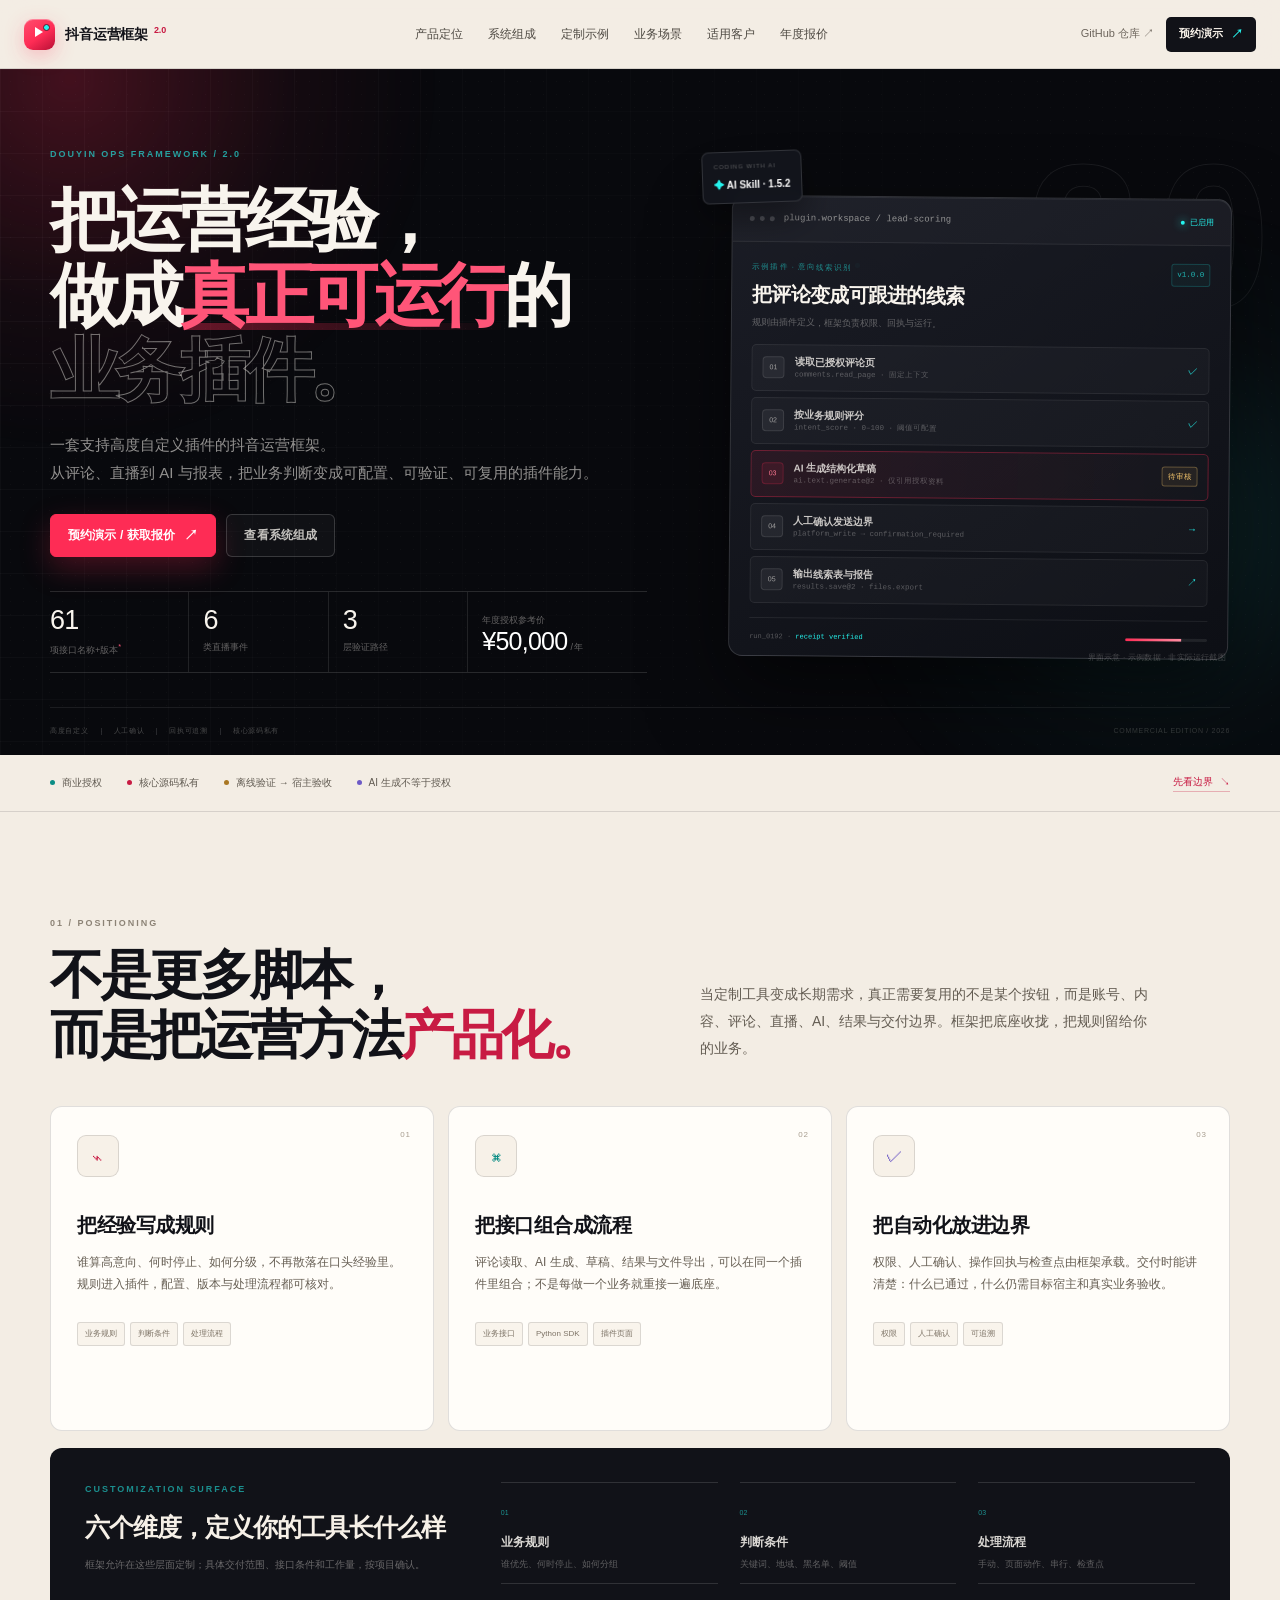
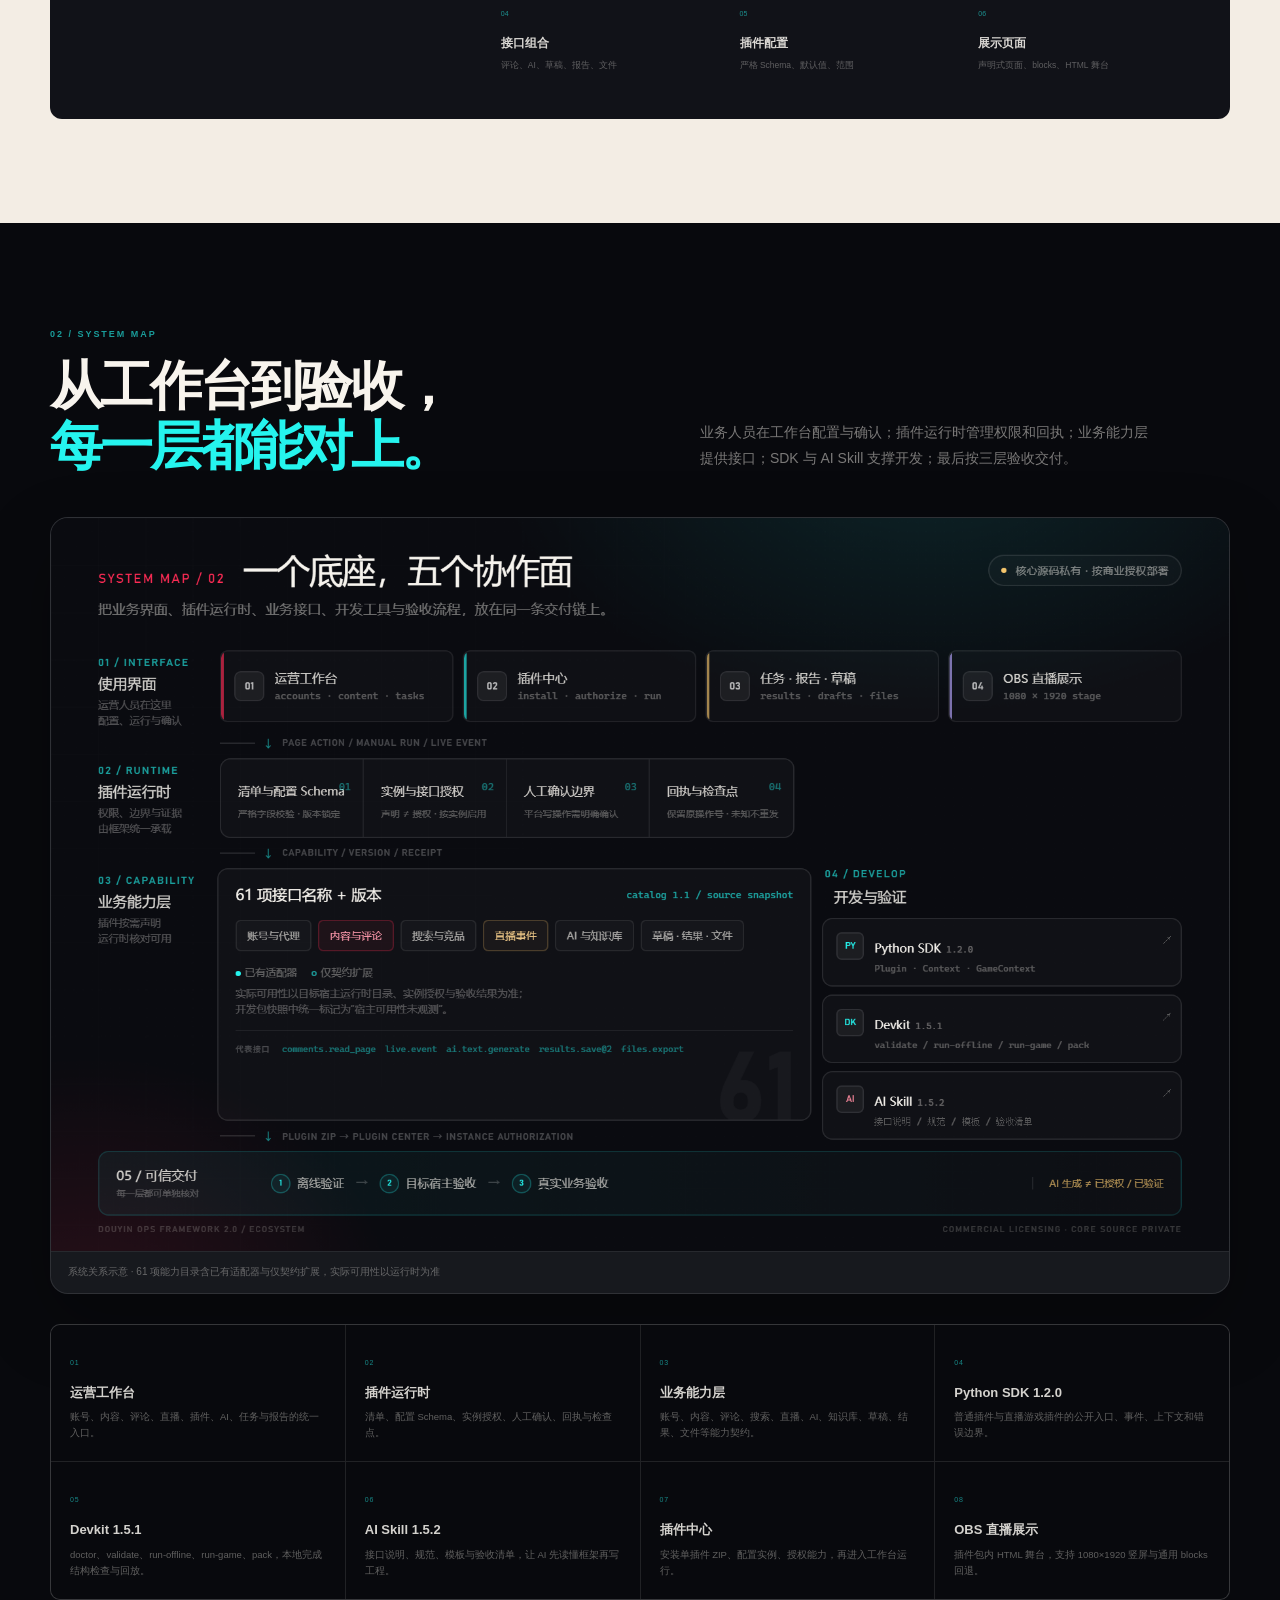
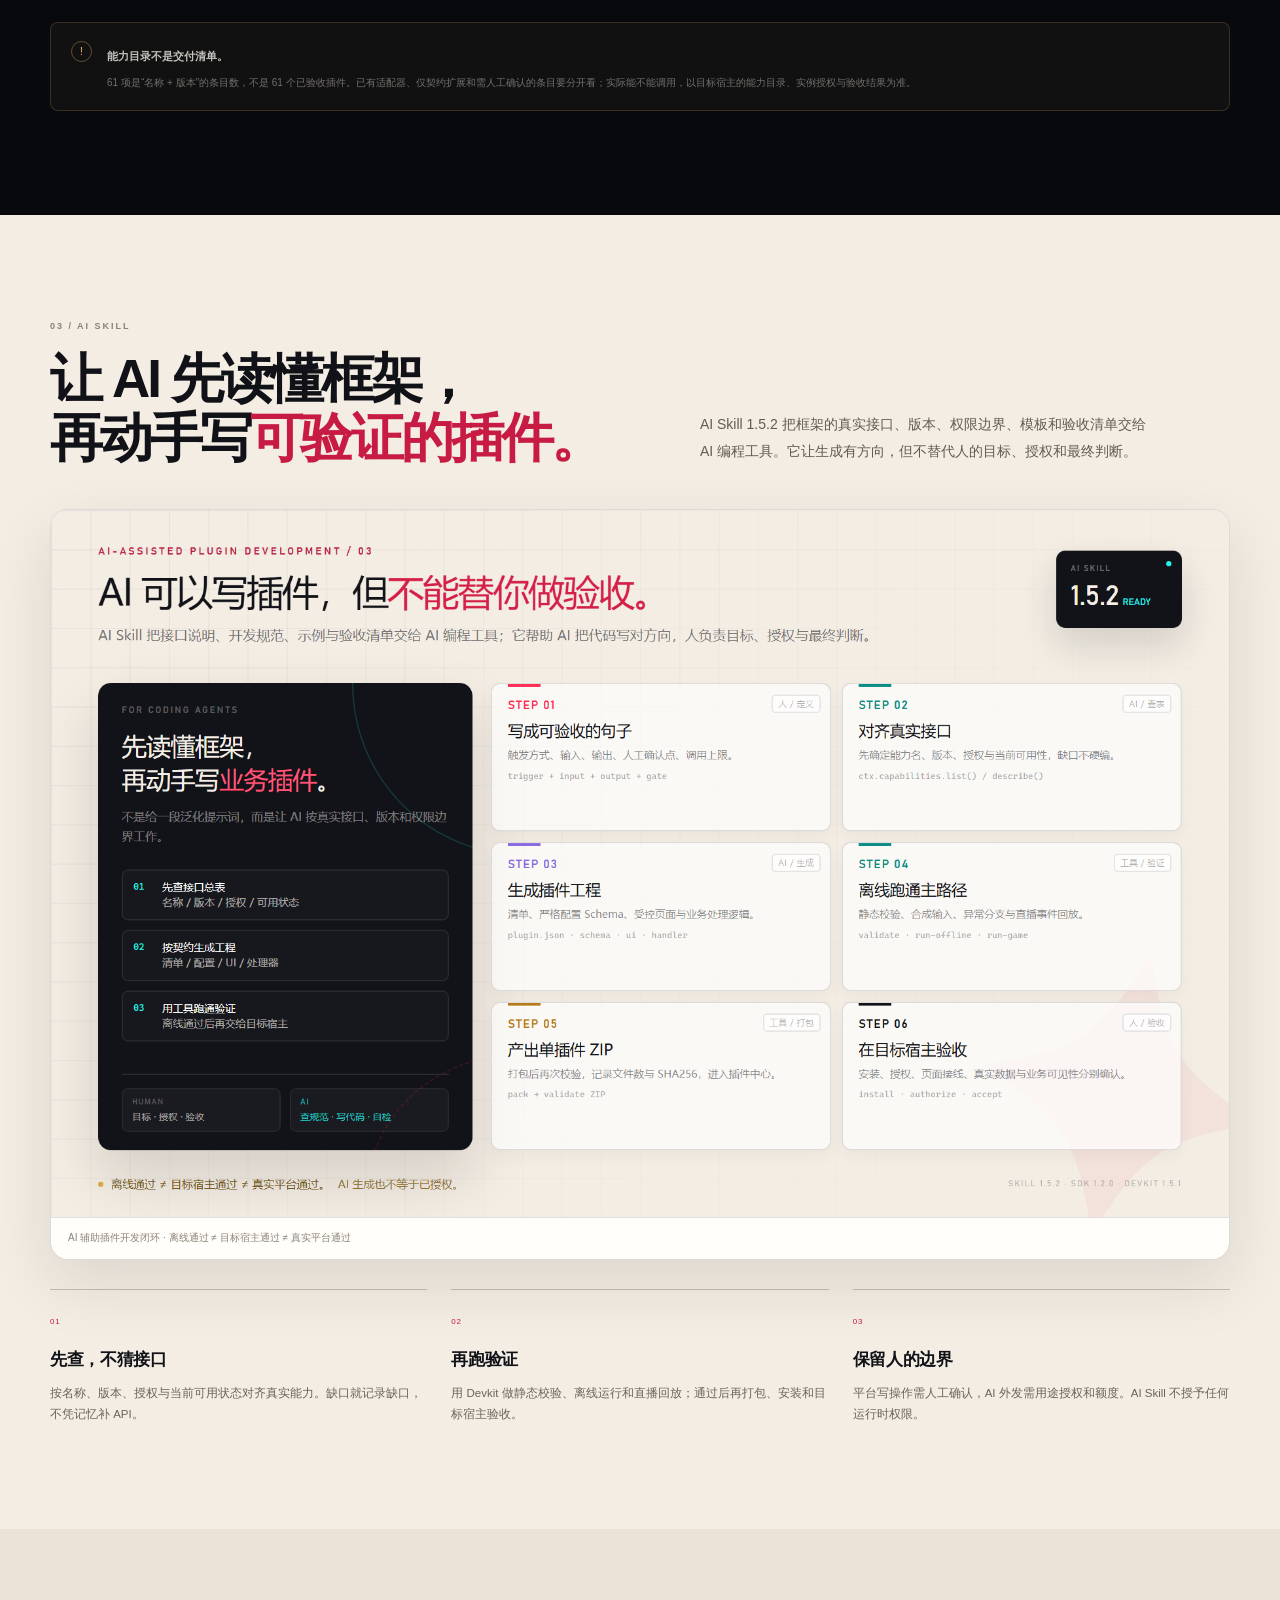
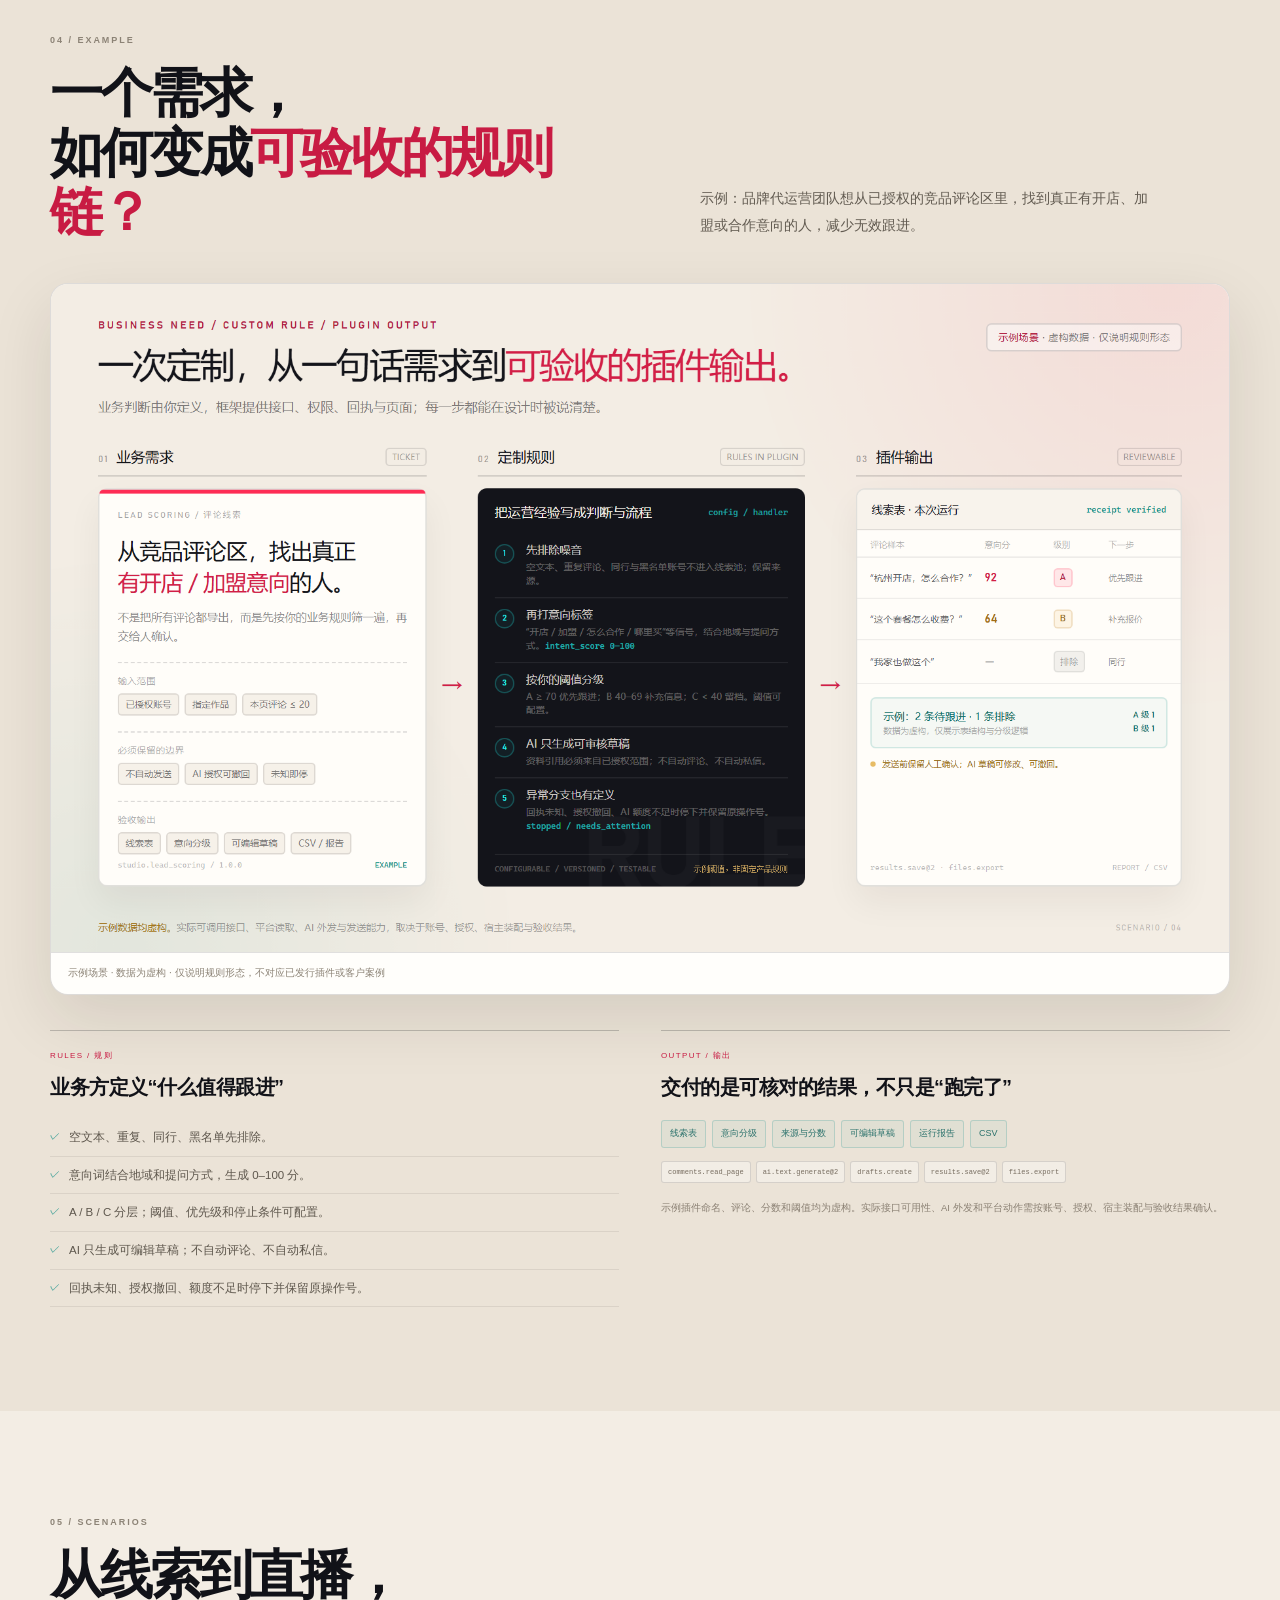
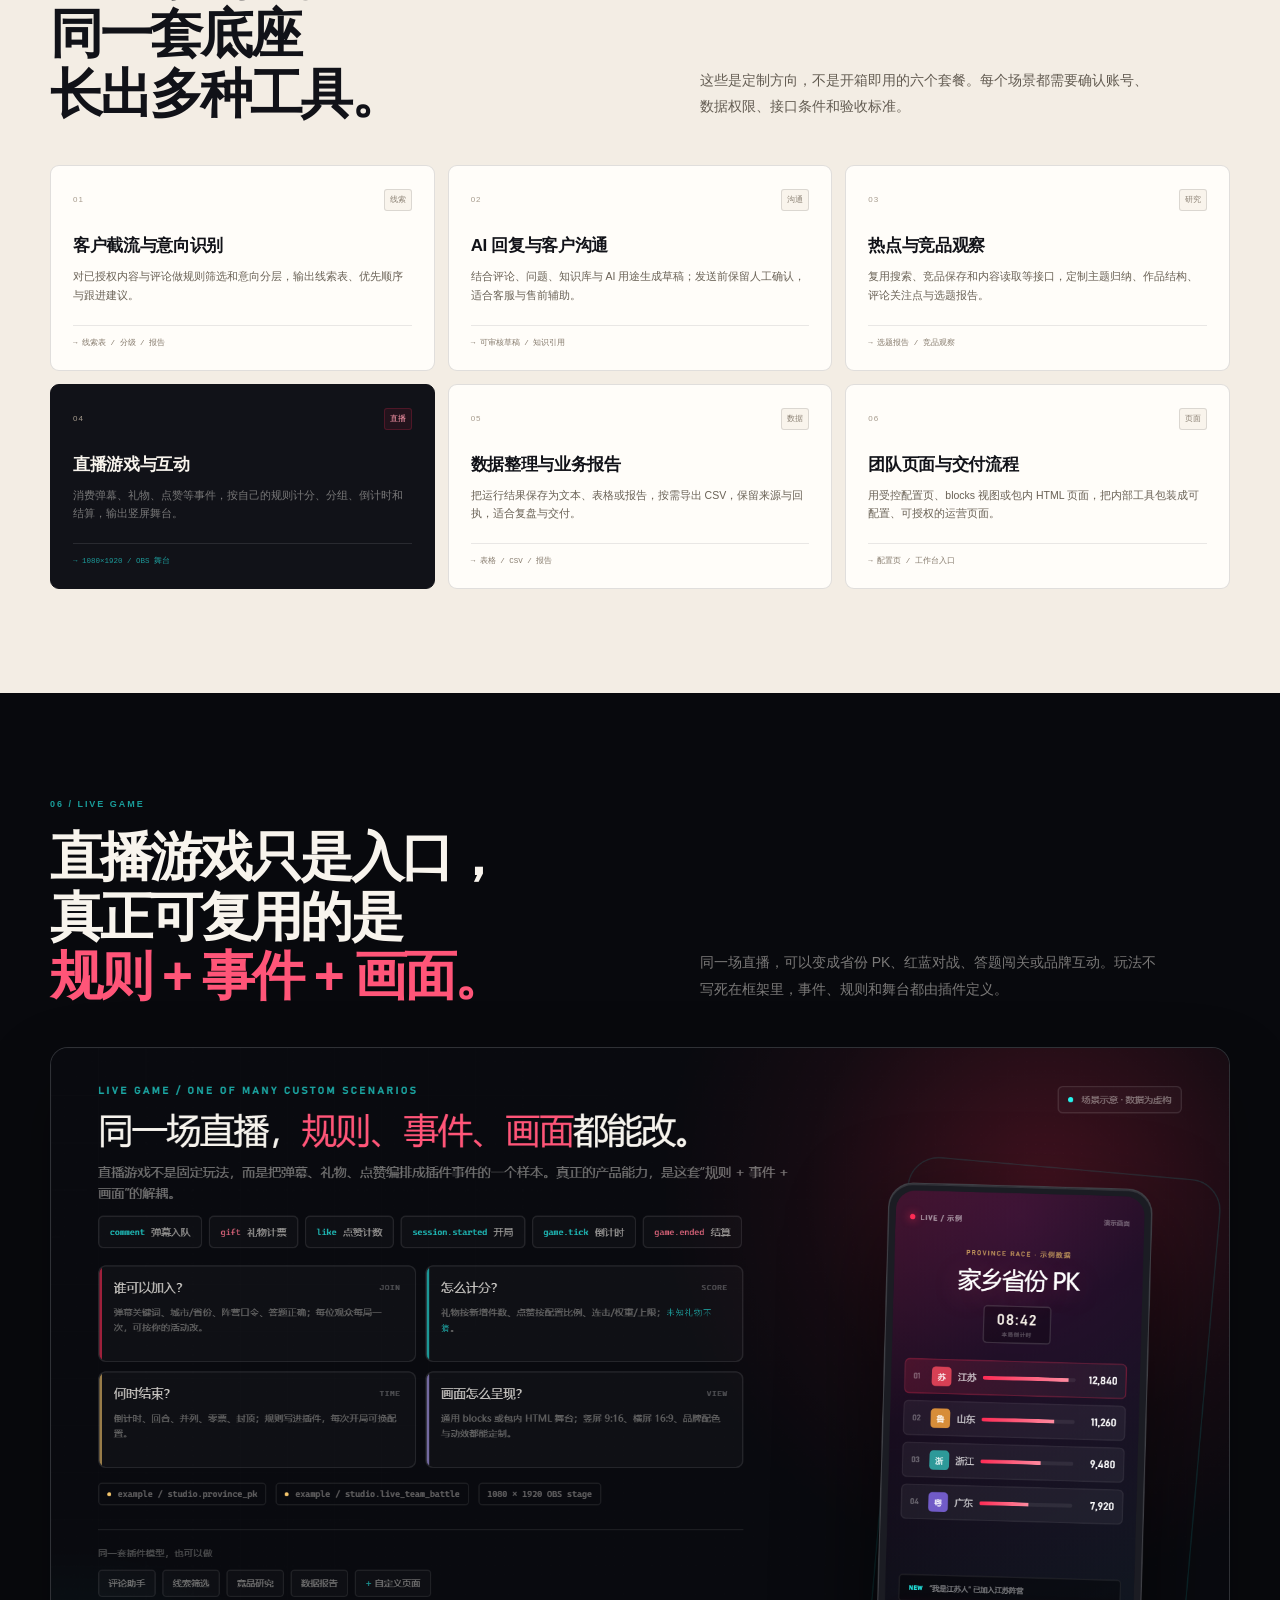
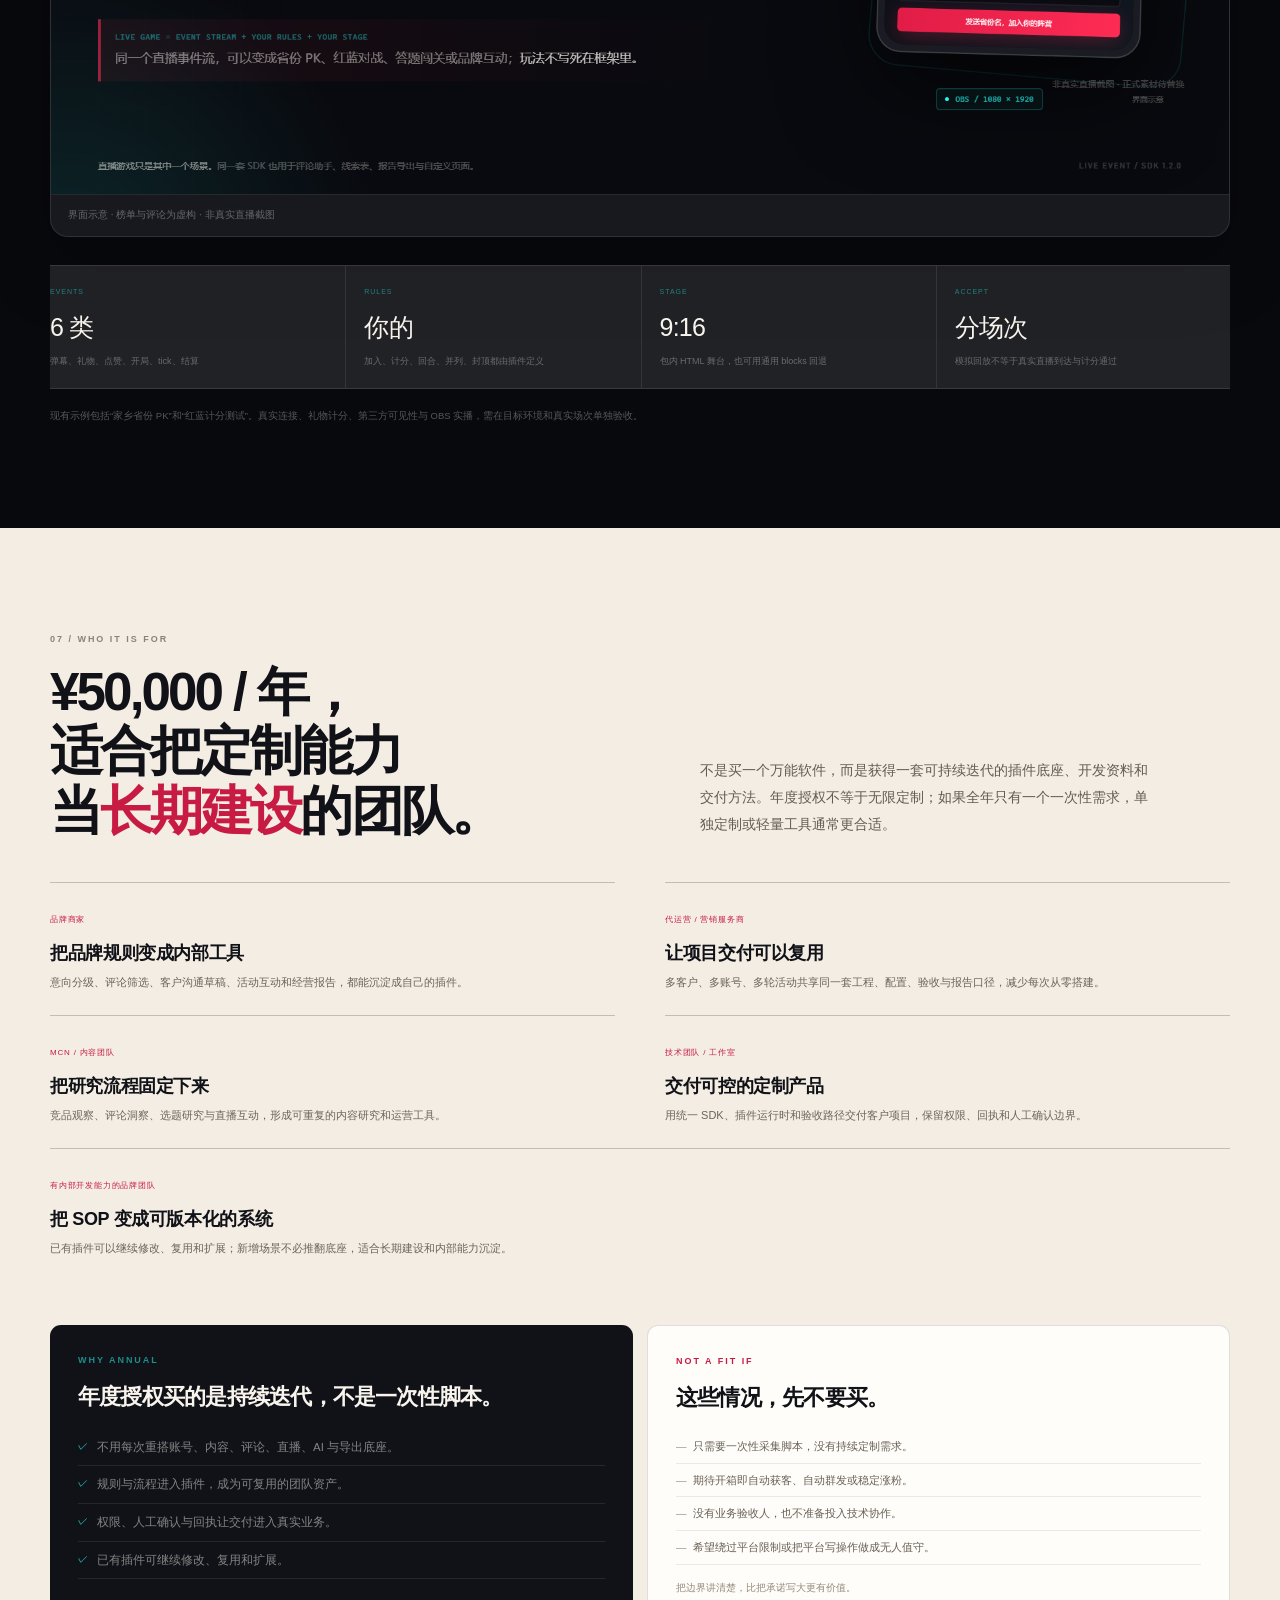
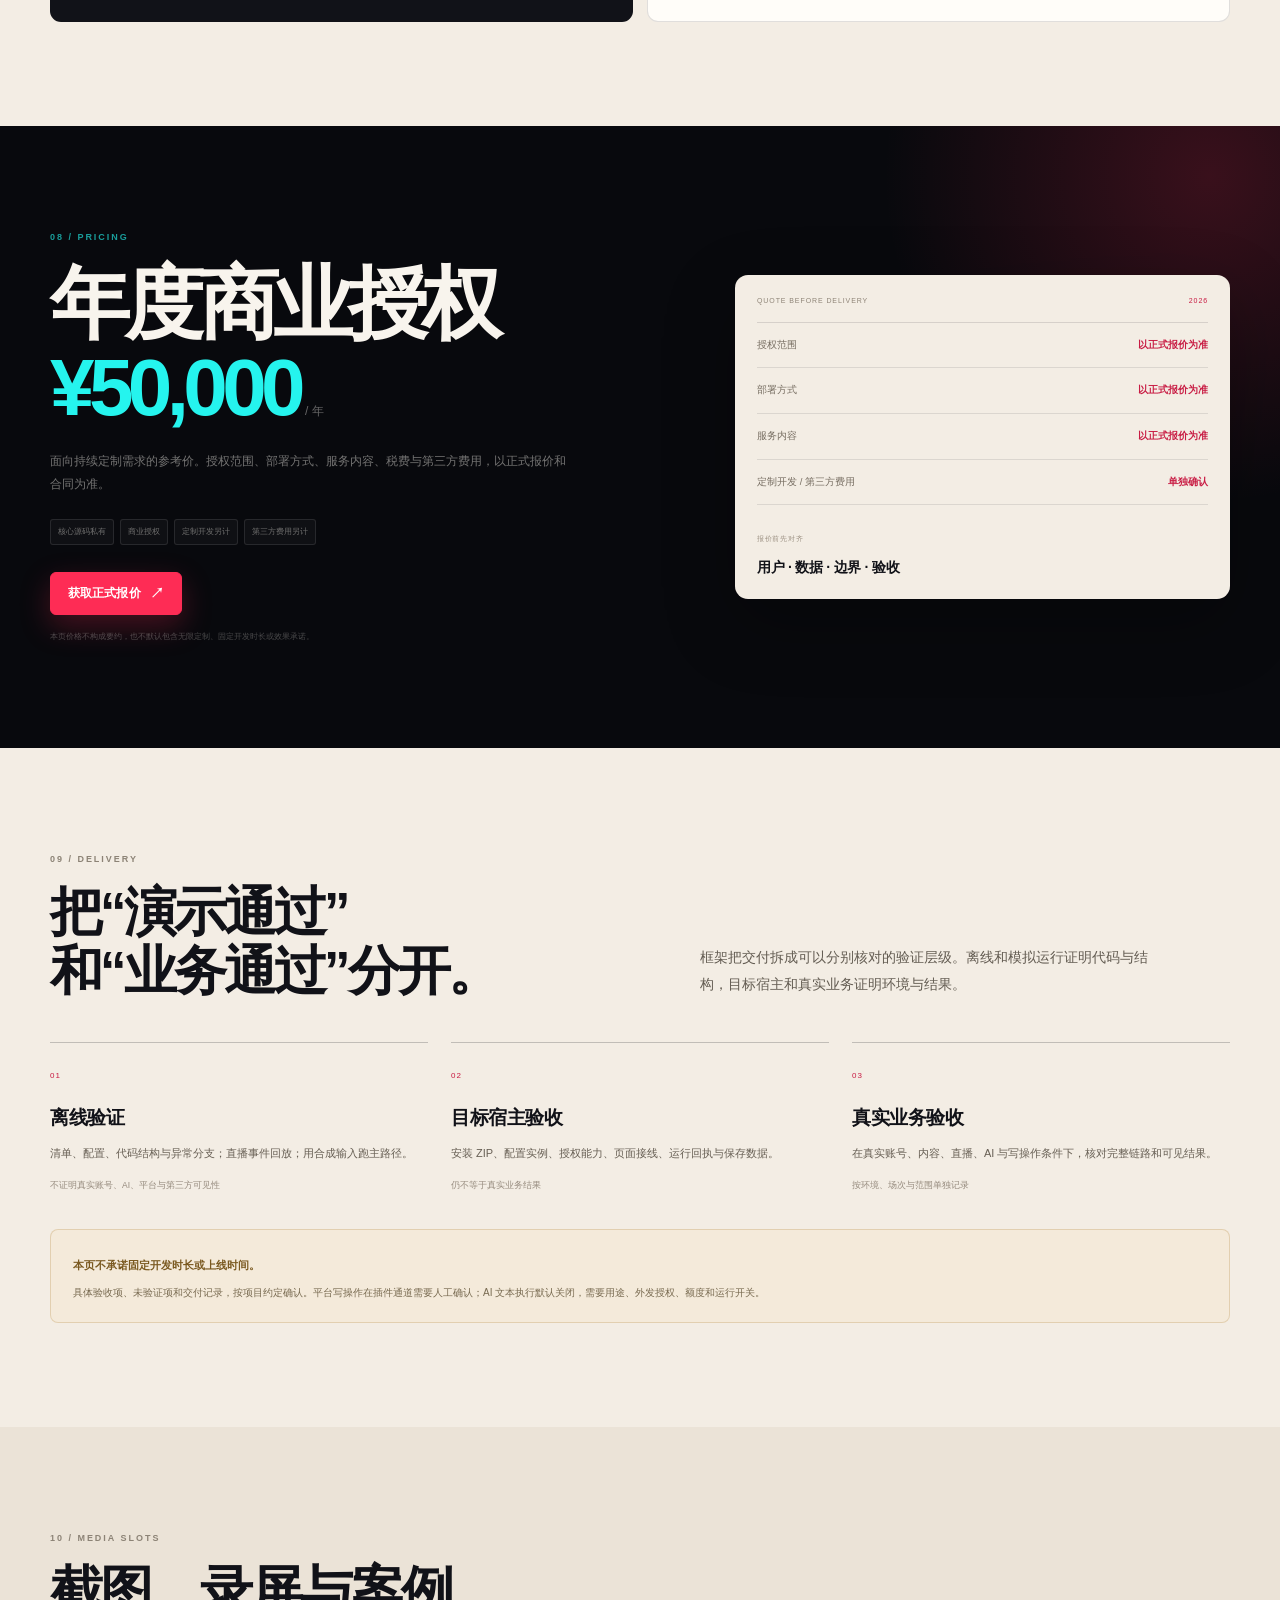
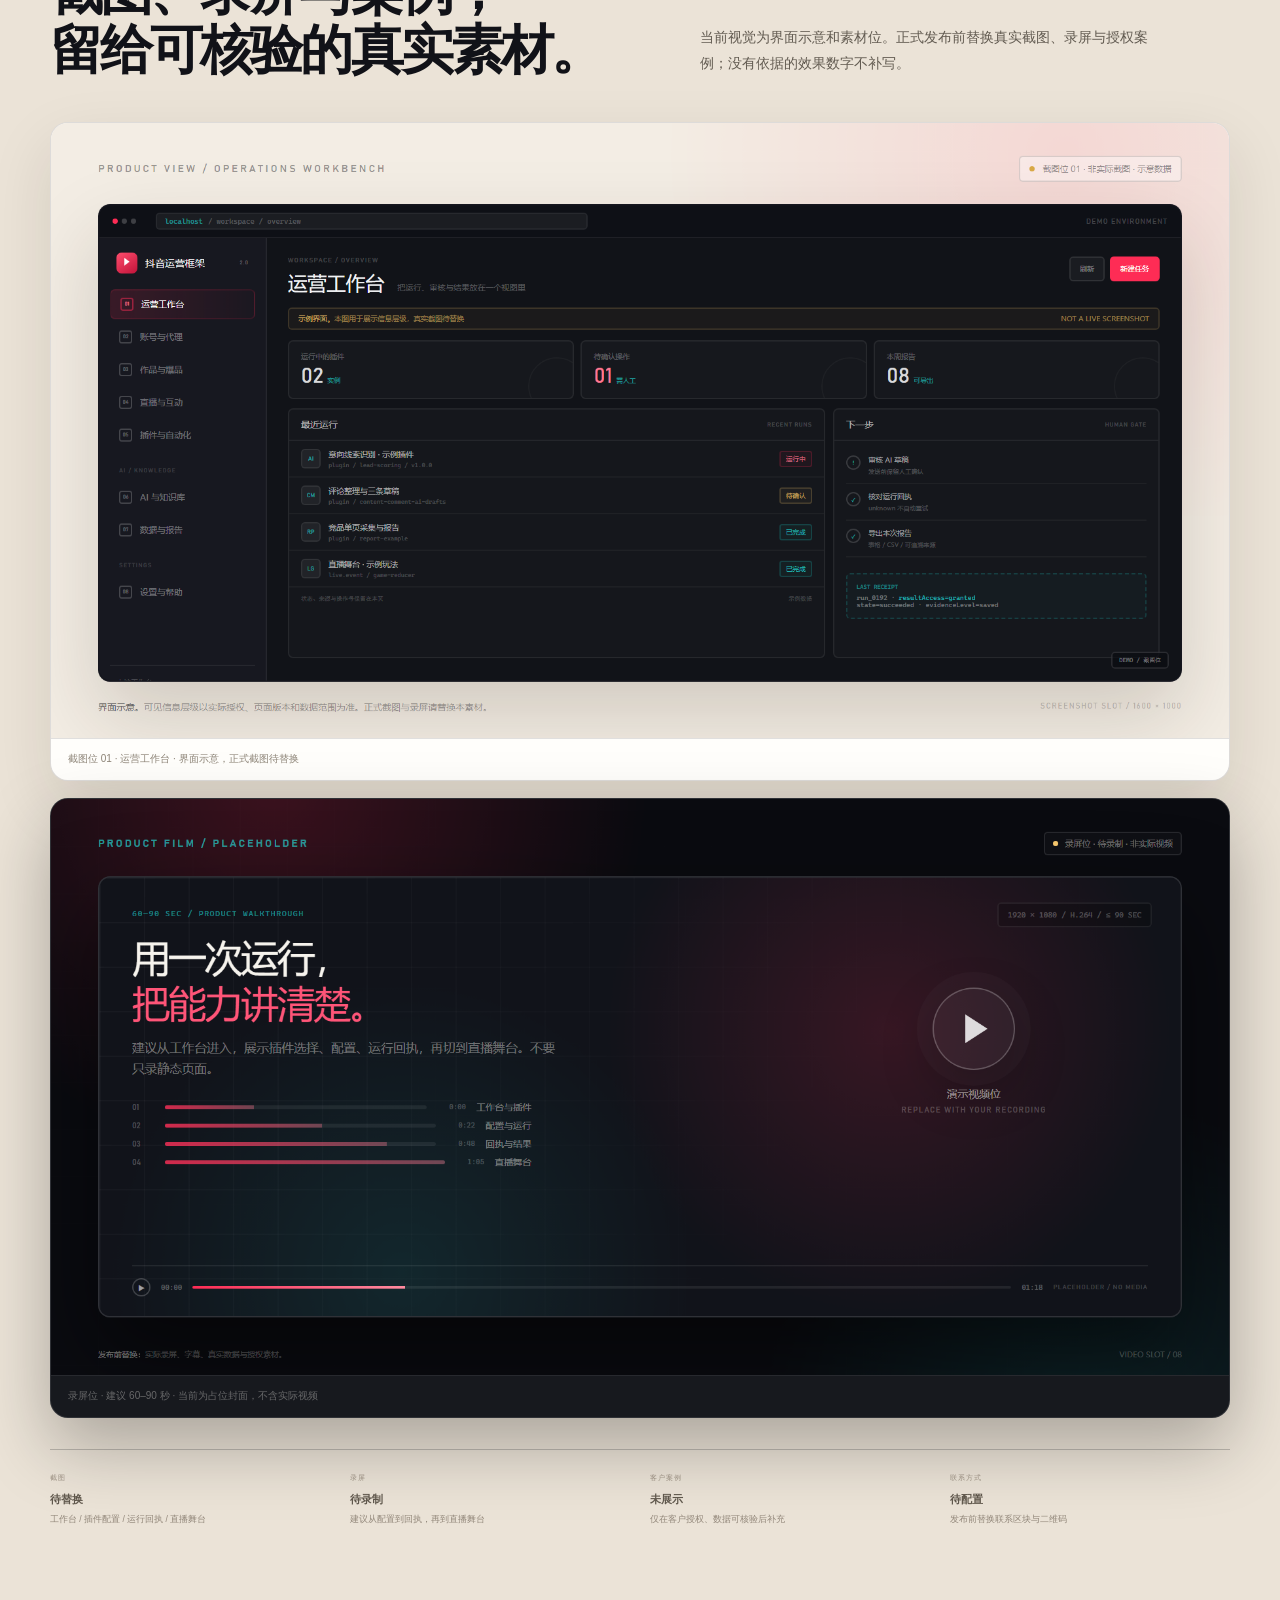
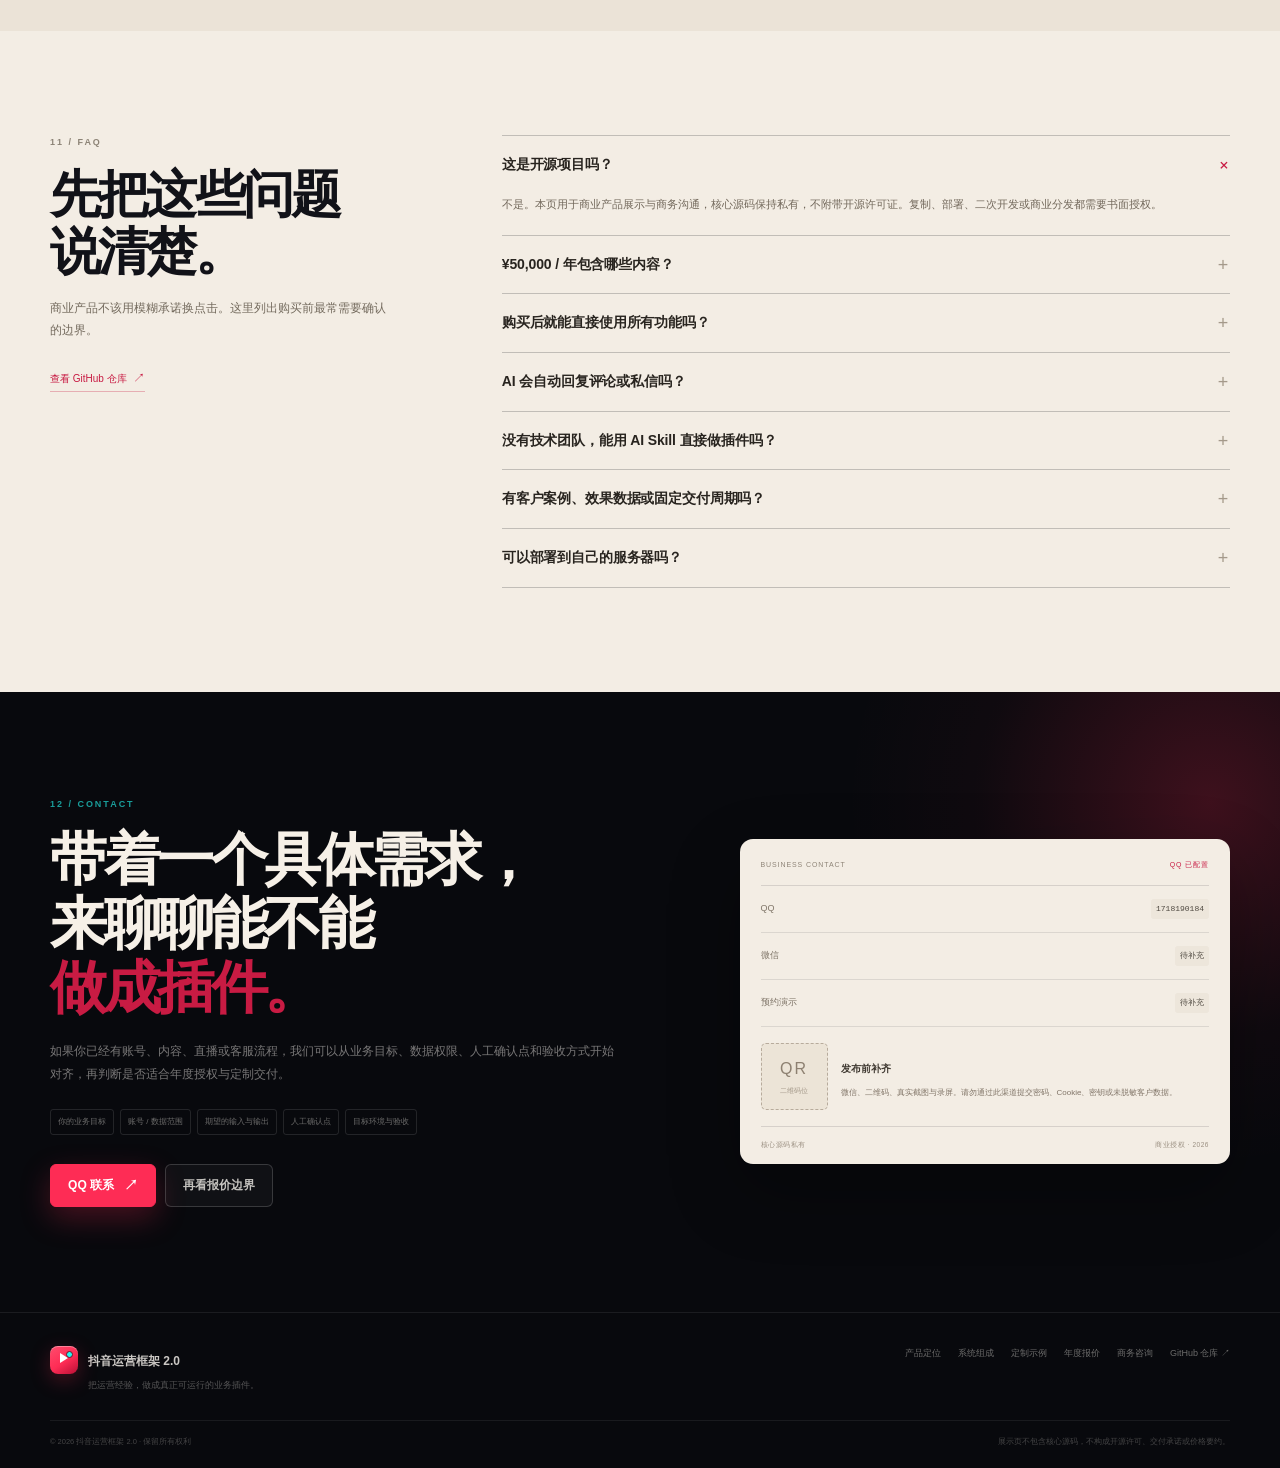
==== commit 8ccf6a67: "feat: add GitHub Pages product page and discovery metadata" ====
--- a/preview/index.html
+++ b/preview/index.html
@@ -4,12 +4,55 @@
 <meta charset="utf-8">
 <meta name="viewport" content="width=device-width, initial-scale=1">
 <meta name="description" content="抖音运营框架 2.0：支持高度自定义插件、丰富业务接口、Python SDK 与 AI Skill 的抖音运营框架。商业授权，核心源码私有，年度参考价 ¥50,000。">
+<meta name="robots" content="index,follow,max-image-preview:large">
+<meta name="theme-color" content="#08090d">
+<link rel="canonical" href="https://wetiao.github.io/douyin-ops-framework-2.0-showcase/preview/">
+<link rel="alternate" type="text/plain" href="/douyin-ops-framework-2.0-showcase/llms.txt" title="AI / LLM summary">
+<meta property="og:type" content="website">
+<meta property="og:locale" content="zh_CN">
+<meta property="og:site_name" content="抖音运营框架 2.0">
+<meta property="og:url" content="https://wetiao.github.io/douyin-ops-framework-2.0-showcase/preview/">
 <meta property="og:title" content="抖音运营框架 2.0 · 把运营经验做成业务插件">
-<meta property="og:description" content="高度自定义插件 · 丰富业务接口 · Python SDK · AI Skill。商业授权，核心源码私有。">
-<meta property="og:image" content="../assets/og-cover.png">
+<meta property="og:description" content="高度自定义插件 · 丰富业务接口 · Python SDK · AI Skill。商业授权，核心源码私有，年度参考价 ¥50,000。">
+<meta property="og:image" content="https://wetiao.github.io/douyin-ops-framework-2.0-showcase/assets/og-cover.png">
+<meta property="og:image:width" content="1280">
+<meta property="og:image:height" content="640">
+<meta property="og:image:alt" content="抖音运营框架 2.0：把运营经验做成真正可运行的业务插件">
+<meta name="twitter:card" content="summary_large_image">
+<meta name="twitter:title" content="抖音运营框架 2.0 · 把运营经验做成业务插件">
+<meta name="twitter:description" content="高度自定义插件 · 丰富业务接口 · Python SDK · AI Skill。商业授权，核心源码私有，年度参考价 ¥50,000。">
+<meta name="twitter:image" content="https://wetiao.github.io/douyin-ops-framework-2.0-showcase/assets/og-cover.png">
 <title>抖音运营框架 2.0 · 把运营经验做成业务插件</title>
 <link rel="icon" href="../assets/favicon.svg" type="image/svg+xml">
 <link rel="stylesheet" href="styles.css">
+<script type="application/ld+json">
+{
+  "@context": "https://schema.org",
+  "@type": "SoftwareApplication",
+  "name": "抖音运营框架 2.0",
+  "alternateName": "Douyin Ops Framework 2.0",
+  "applicationCategory": "BusinessApplication",
+  "operatingSystem": "Windows",
+  "inLanguage": "zh-CN",
+  "description": "支持高度自定义插件、丰富业务接口、Python SDK 与 AI Skill 的抖音运营框架。核心源码私有，商业授权，年度参考价 50000 元。",
+  "url": "https://wetiao.github.io/douyin-ops-framework-2.0-showcase/preview/",
+  "image": "https://wetiao.github.io/douyin-ops-framework-2.0-showcase/assets/og-cover.png",
+  "sameAs": "https://github.com/wetiao/douyin-ops-framework-2.0-showcase",
+  "featureList": [
+    "高度自定义 Python 插件",
+    "AI 插件开发 Skill",
+    "业务接口与插件运行时",
+    "离线验证与目标宿主验收",
+    "直播游戏与 9:16 舞台"
+  ],
+  "offers": {
+    "@type": "Offer",
+    "price": "50000",
+    "priceCurrency": "CNY",
+    "description": "年度商业授权参考价，具体授权范围、部署方式与服务内容以正式报价为准"
+  }
+}
+</script>
 </head>
 <body>
 <a class="skip-link" href="#main">跳到主要内容</a>
@@ -29,7 +72,7 @@
       <a href="#pricing">年度报价</a>
     </nav>
     <div class="nav-actions">
-      <a class="nav-ghost" href="../README.md">完整 README</a>
+      <a class="nav-ghost" href="https://github.com/wetiao/douyin-ops-framework-2.0-showcase" target="_blank" rel="noopener">GitHub 仓库 ↗</a>
       <a class="nav-cta" href="#contact">预约演示 <span>↗</span></a>
       <button class="menu-toggle" type="button" aria-controls="site-nav" aria-expanded="false" aria-label="打开导航">
         <span></span><span></span>
@@ -480,7 +523,7 @@
         <div class="eyebrow">11 / FAQ</div>
         <h2>先把这些问题<br>说清楚。</h2>
         <p>商业产品不该用模糊承诺换点击。这里列出购买前最常需要确认的边界。</p>
-        <a class="text-link" href="../README.md">查看完整 README <span>↗</span></a>
+        <a class="text-link" href="https://github.com/wetiao/douyin-ops-framework-2.0-showcase" target="_blank" rel="noopener">查看 GitHub 仓库 <span>↗</span></a>
       </div>
       <div class="faq-list">
         <details open>
@@ -551,7 +594,7 @@
   <footer class="site-footer">
     <div class="page-shell footer-grid">
       <div class="footer-brand"><span class="brand-mark small" aria-hidden="true"></span><div><b>抖音运营框架 2.0</b><p>把运营经验，做成真正可运行的业务插件。</p></div></div>
-      <div class="footer-links"><a href="#positioning">产品定位</a><a href="#system">系统组成</a><a href="#example">定制示例</a><a href="#pricing">年度报价</a><a href="#contact">商务咨询</a></div>
+      <div class="footer-links"><a href="#positioning">产品定位</a><a href="#system">系统组成</a><a href="#example">定制示例</a><a href="#pricing">年度报价</a><a href="#contact">商务咨询</a><a href="https://github.com/wetiao/douyin-ops-framework-2.0-showcase" target="_blank" rel="noopener">GitHub 仓库 ↗</a></div>
     </div>
     <div class="page-shell footer-legal">
       <span>© 2026 抖音运营框架 2.0 · 保留所有权利</span>
